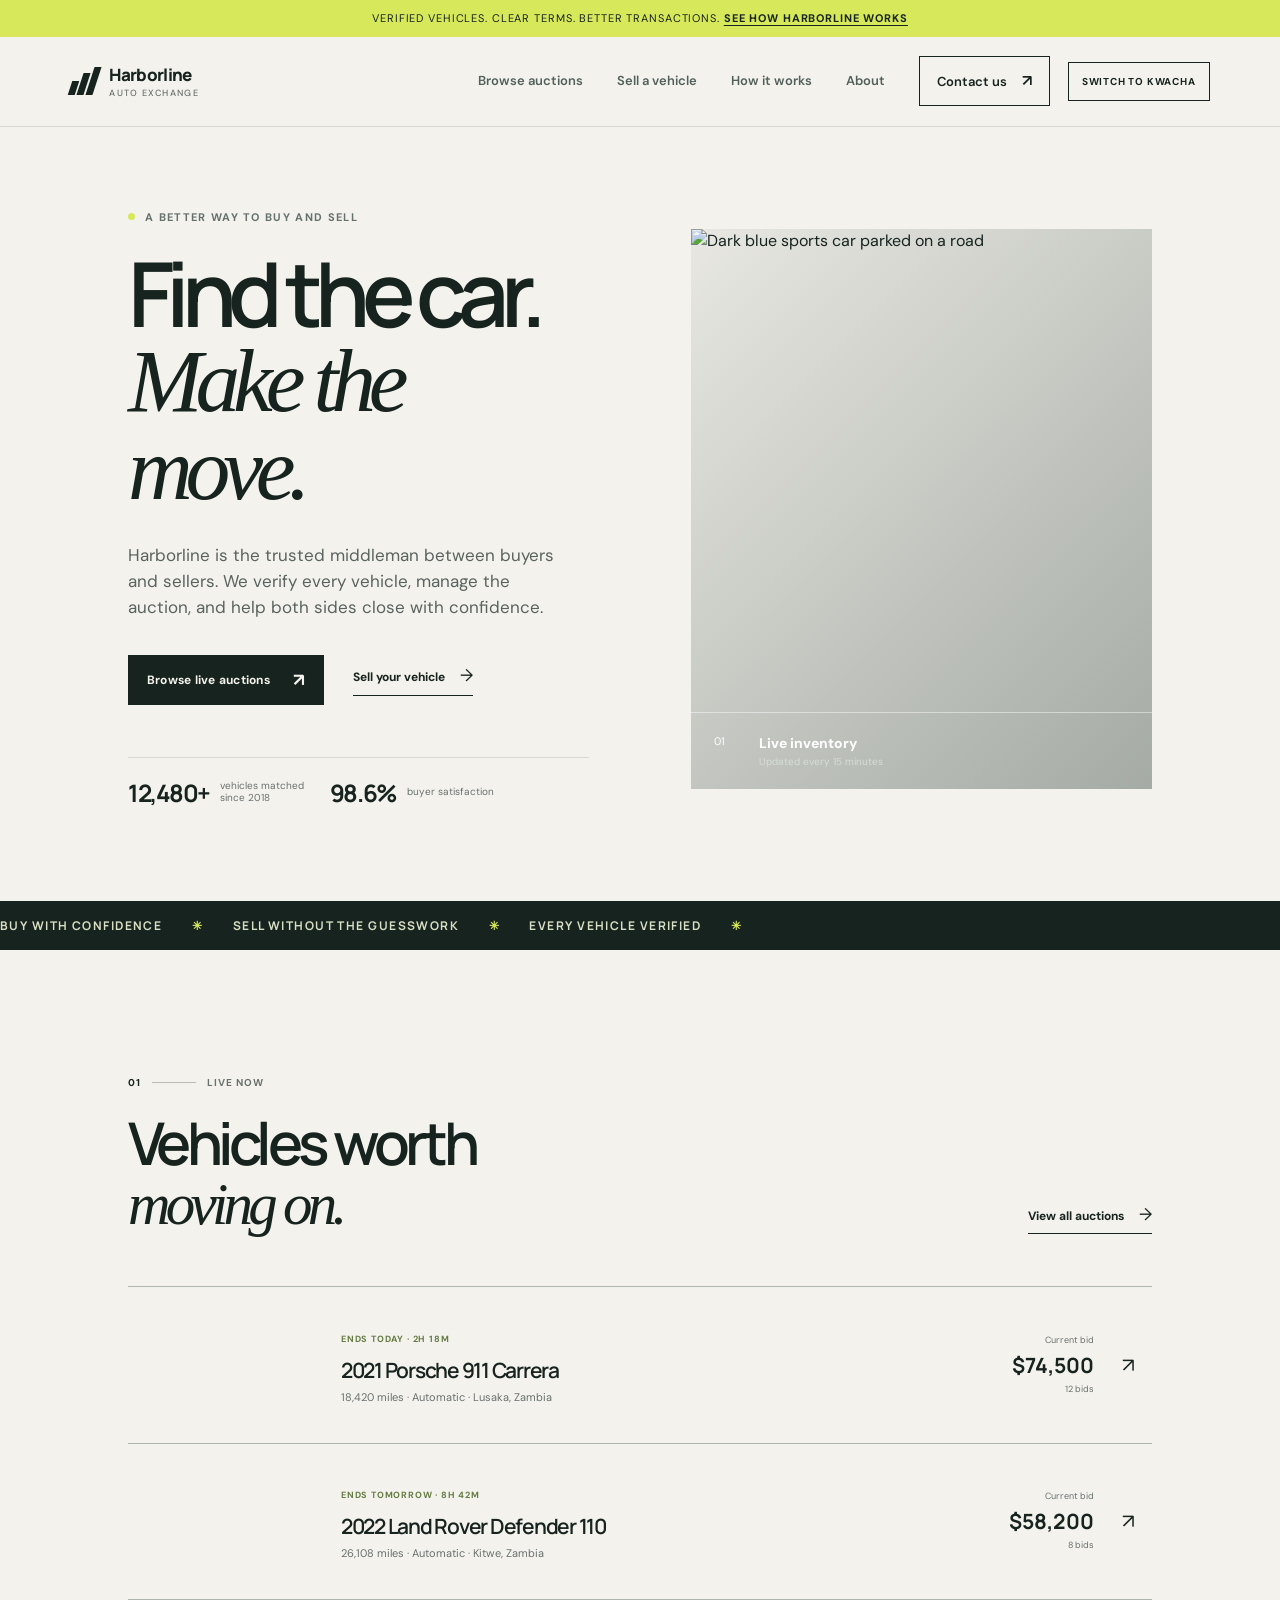
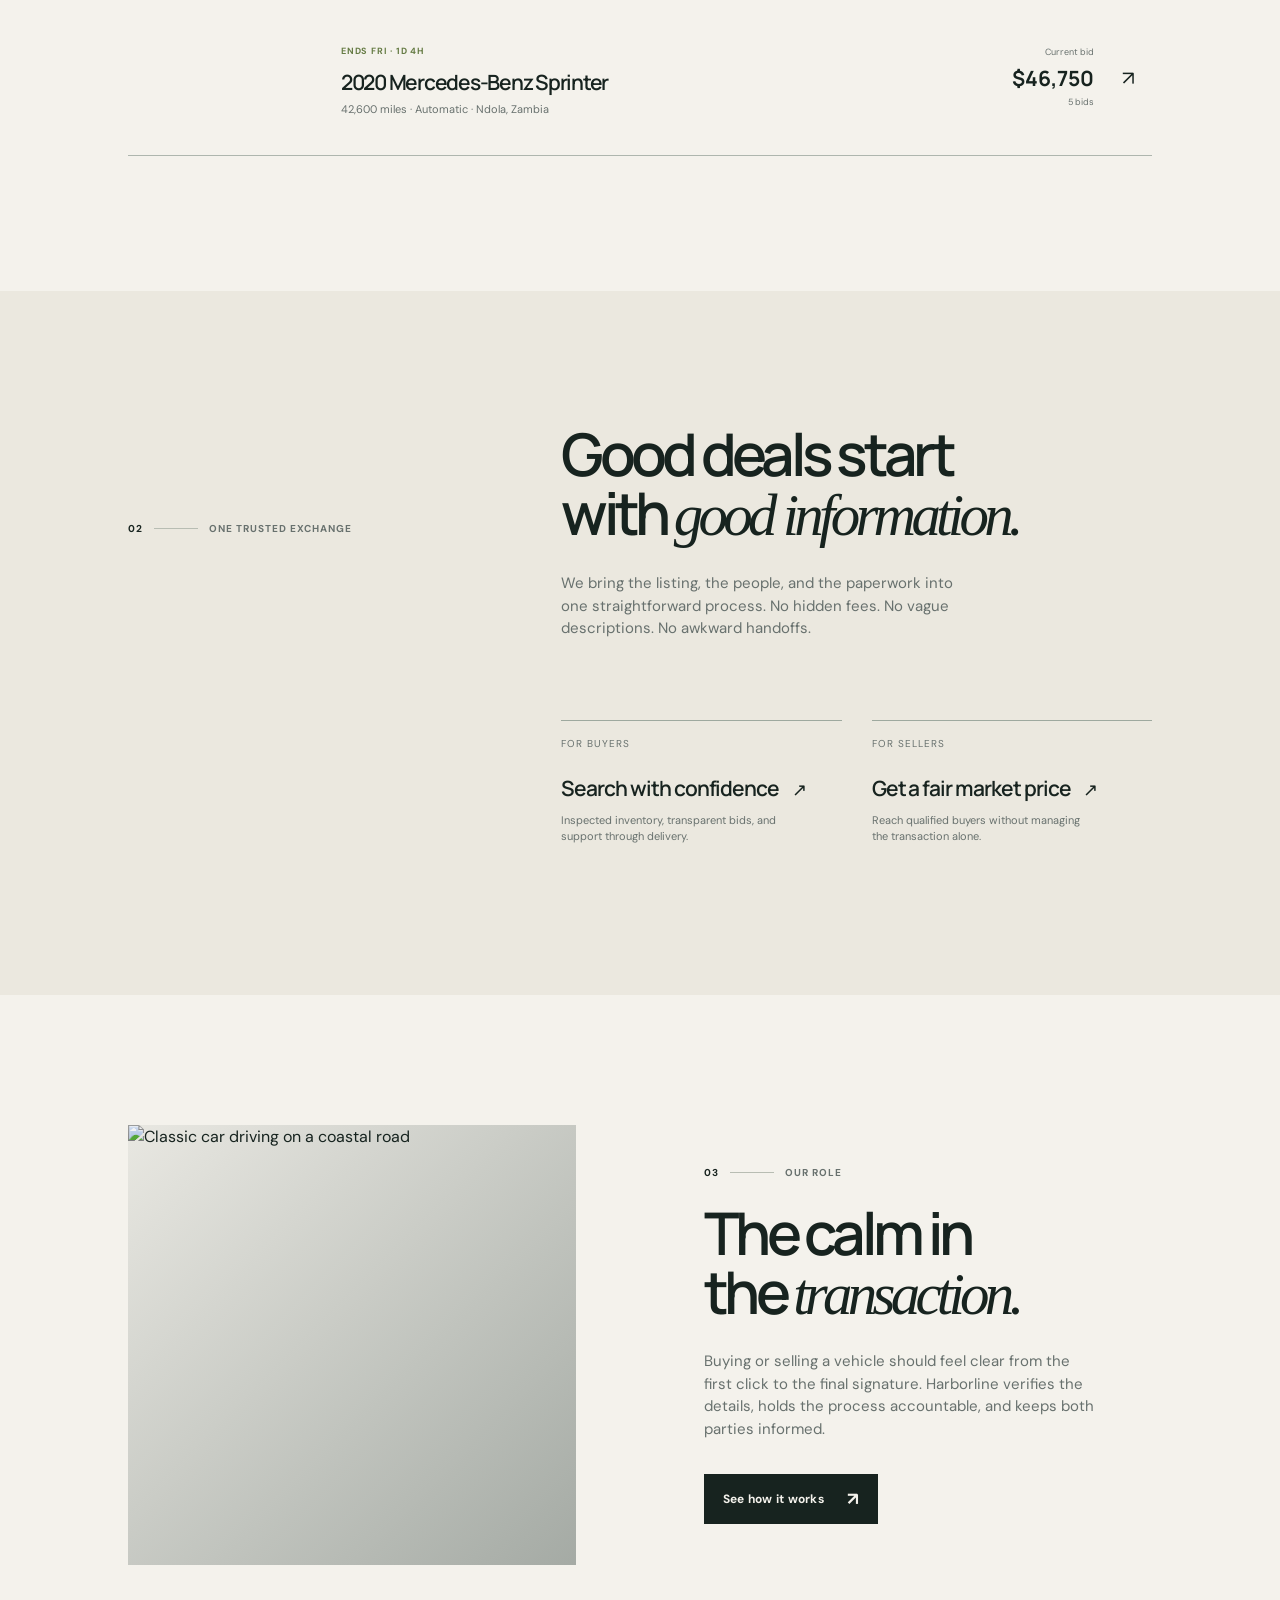
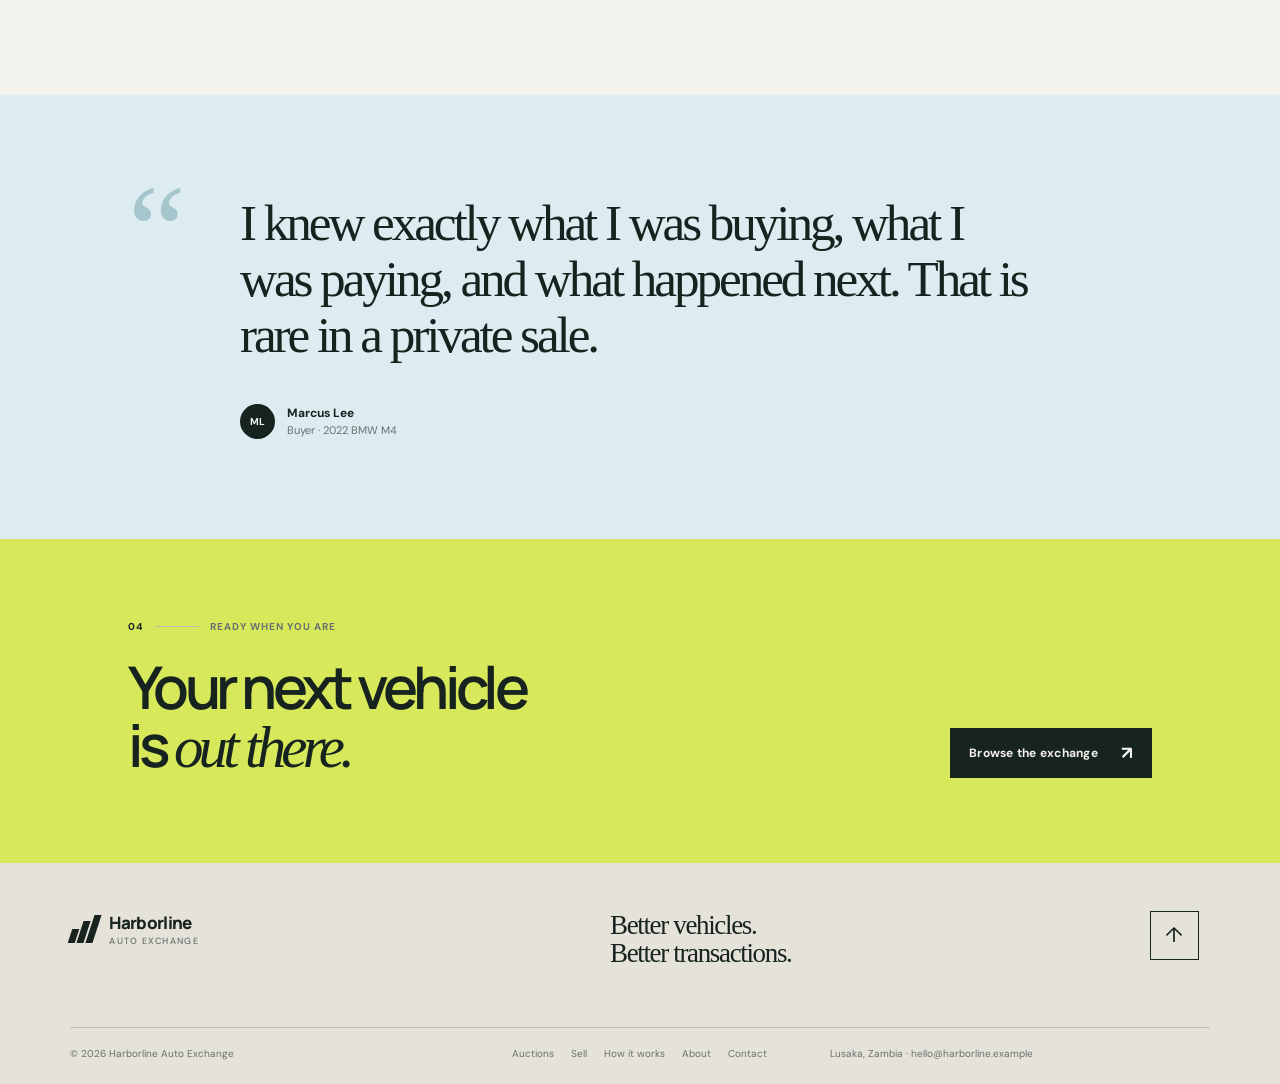
==== index.html @ feea7cb8 "Build Harborline Auto Exchange website" ====
<!doctype html>
<html lang="en">
<head>
  <meta charset="utf-8"><meta name="viewport" content="width=device-width, initial-scale=1">
  <meta name="description" content="Harborline connects serious buyers and trusted sellers through transparent vehicle auctions.">
  <title>Harborline Auto Exchange | Find Your Next Vehicle</title>
  <link rel="preconnect" href="https://fonts.googleapis.com"><link rel="preconnect" href="https://fonts.gstatic.com" crossorigin>
  <link href="https://fonts.googleapis.com/css2?family=DM+Sans:wght@400;500;600;700&family=Manrope:wght@500;600;700;800&display=swap" rel="stylesheet"><link rel="stylesheet" href="style.css">
</head>
<body class="marketplace-page">
  <div class="announcement">Verified vehicles. Clear terms. Better transactions. <a href="how-it-works.html">See how Harborline works</a></div>
  <header class="site-header" id="top"><a class="brand" href="index.html" aria-label="Harborline Auto Exchange home"><span class="brand-mark" aria-hidden="true"><i></i><i></i><i></i></span><span>Harborline <small>Auto Exchange</small></span></a><button class="menu-toggle" aria-label="Toggle navigation" aria-expanded="false"><span></span><span></span></button><nav class="main-nav" aria-label="Primary navigation"><a href="auctions.html">Browse auctions</a><a href="sell.html">Sell a vehicle</a><a href="how-it-works.html">How it works</a><a href="about.html">About</a><a class="nav-contact" href="contact.html">Contact us <span>↗</span></a></nav></header>
  <main>
    <section class="market-hero section-pad"><div class="market-hero-copy reveal"><p class="eyebrow"><span></span> A better way to buy and sell</p><h1>Find the car.<br><em>Make the move.</em></h1><p class="hero-intro">Harborline is the trusted middleman between buyers and sellers. We verify every vehicle, manage the auction, and help both sides close with confidence.</p><div class="hero-actions"><a class="button button-dark" href="auctions.html">Browse live auctions <span>↗</span></a><a class="text-link" href="sell.html">Sell your vehicle <span>→</span></a></div><div class="market-proof"><strong>12,480+</strong><span>vehicles matched<br>since 2018</span><strong>98.6%</strong><span>buyer satisfaction</span></div></div><div class="market-hero-image reveal reveal-delay"><img src="https://images.unsplash.com/photo-1492144534655-ae79c964c9d7?auto=format&fit=crop&w=1300&q=85" alt="Dark blue sports car parked on a road"><div class="hero-image-label"><span>01</span><b>Live inventory</b><small>Updated every 15 minutes</small></div></div></section>
    <section class="ticker-band"><div>BUY WITH CONFIDENCE <span>✳</span> SELL WITHOUT THE GUESSWORK <span>✳</span> EVERY VEHICLE VERIFIED <span>✳</span> </div></section>
    <section class="market-section section-pad"><div class="section-head reveal"><div><div class="section-label"><span>01</span><span class="label-line"></span><span>Live now</span></div><h2>Vehicles worth<br><em>moving on.</em></h2></div><a class="text-link" href="auctions.html">View all auctions <span>→</span></a></div><div class="vehicle-list"><a class="vehicle-row reveal" href="vehicle.html"><div class="vehicle-photo vehicle-one"></div><div class="vehicle-main"><span class="vehicle-status">Ends today · 2h 18m</span><h3>2021 Porsche 911 Carrera</h3><p>18,420 miles · Automatic · Atlanta, GA</p></div><div class="vehicle-price"><small>Current bid</small><strong>$74,500</strong><span>12 bids</span></div><span class="row-arrow">↗</span></a><a class="vehicle-row reveal" href="vehicle.html"><div class="vehicle-photo vehicle-two"></div><div class="vehicle-main"><span class="vehicle-status">Ends tomorrow · 8h 42m</span><h3>2022 Land Rover Defender 110</h3><p>26,108 miles · Automatic · Austin, TX</p></div><div class="vehicle-price"><small>Current bid</small><strong>$58,200</strong><span>8 bids</span></div><span class="row-arrow">↗</span></a><a class="vehicle-row reveal" href="vehicle.html"><div class="vehicle-photo vehicle-three"></div><div class="vehicle-main"><span class="vehicle-status">Ends Fri · 1d 4h</span><h3>2020 Mercedes-Benz Sprinter</h3><p>42,600 miles · Automatic · Denver, CO</p></div><div class="vehicle-price"><small>Current bid</small><strong>$46,750</strong><span>5 bids</span></div><span class="row-arrow">↗</span></a></div></section>
    <section class="buyer-seller section-pad"><div class="section-label reveal"><span>02</span><span class="label-line"></span><span>One trusted exchange</span></div><div class="journey-copy reveal"><h2>Good deals start<br>with <em>good information.</em></h2><p>We bring the listing, the people, and the paperwork into one straightforward process. No hidden fees. No vague descriptions. No awkward handoffs.</p></div><div class="journey-links"><a class="journey-link reveal" href="auctions.html"><span>For buyers</span><strong>Search with confidence <b>↗</b></strong><small>Inspected inventory, transparent bids, and support through delivery.</small></a><a class="journey-link reveal reveal-delay" href="sell.html"><span>For sellers</span><strong>Get a fair market price <b>↗</b></strong><small>Reach qualified buyers without managing the transaction alone.</small></a></div></section>
    <section class="how-band section-pad"><div class="how-image reveal"><img src="https://images.unsplash.com/photo-1504215680853-026ed2a45def?auto=format&fit=crop&w=1100&q=85" alt="Classic car driving on a coastal road"></div><div class="how-copy reveal"><div class="section-label"><span>03</span><span class="label-line"></span><span>Our role</span></div><h2>The calm in<br>the <em>transaction.</em></h2><p>Buying or selling a vehicle should feel clear from the first click to the final signature. Harborline verifies the details, holds the process accountable, and keeps both parties informed.</p><a class="button button-dark" href="how-it-works.html">See how it works <span>↗</span></a></div></section>
    <section class="quote-section section-pad"><div class="quote-mark">“</div><blockquote>I knew exactly what I was buying, what I was paying, and what happened next. That is rare in a private sale.</blockquote><div class="quote-attribution"><span class="quote-avatar">ML</span><span><strong>Marcus Lee</strong><br>Buyer · 2022 BMW M4</span></div></section>
    <section class="cta-section section-pad"><div><div class="section-label"><span>04</span><span class="label-line"></span><span>Ready when you are</span></div><h2>Your next vehicle<br>is <em>out there.</em></h2></div><a class="button button-dark" href="auctions.html">Browse the exchange <span>↗</span></a></section>
  </main>
  <footer class="site-footer"><div class="footer-top"><a class="brand footer-brand" href="index.html"><span class="brand-mark" aria-hidden="true"><i></i><i></i><i></i></span><span>Harborline <small>Auto Exchange</small></span></a><p>Better vehicles.<br>Better transactions.</p><a class="footer-arrow" href="#top" aria-label="Back to top">↑</a></div><div class="footer-bottom"><small>© 2026 Harborline Auto Exchange</small><div class="footer-links"><a href="auctions.html">Auctions</a><a href="sell.html">Sell</a><a href="how-it-works.html">How it works</a><a href="about.html">About</a><a href="contact.html">Contact</a></div><small>Atlanta, GA · <a href="mailto:hello@harborline.example">hello@harborline.example</a></small></div></footer>
  <script src="script.js"></script>
</body>
</html>
---- style.css ----
:root{--ink:#17231f;--muted:#68716e;--paper:#f4f2ec;--cream:#ebe8df;--lime:#d7e85b;--line:#d7d8ce;--blue:#dcecf1;--serif:Georgia,'Times New Roman',serif;--sans:'DM Sans',sans-serif;--display:'Manrope',sans-serif}*{box-sizing:border-box}html{scroll-behavior:smooth}body{margin:0;background:var(--paper);color:var(--ink);font-family:var(--sans);font-size:16px;line-height:1.5}a{color:inherit;text-decoration:none}button,input,textarea,select{font:inherit}button{cursor:pointer}.announcement{background:var(--lime);color:var(--ink);font-size:11px;letter-spacing:.08em;text-transform:uppercase;text-align:center;padding:10px 20px}.announcement span{margin:0 10px}.announcement a{font-weight:700;text-decoration:underline;text-underline-offset:3px}.site-header{height:90px;padding:0 5.5vw;display:flex;align-items:center;justify-content:space-between;border-bottom:1px solid rgba(23,35,31,.12);position:relative;z-index:10;background:var(--paper)}.brand{display:flex;align-items:center;gap:11px;font:800 17px var(--display);letter-spacing:-.04em}.brand small{display:block;font:500 9px var(--sans);letter-spacing:.14em;text-transform:uppercase;color:var(--muted);margin-top:1px}.brand-mark{width:28px;height:28px;display:flex;align-items:flex-end;gap:3px}.brand-mark i{display:block;width:7px;background:var(--ink);transform:skew(-18deg)}.brand-mark i:nth-child(1){height:14px}.brand-mark i:nth-child(2){height:22px}.brand-mark i:nth-child(3){height:28px}.main-nav{display:flex;align-items:center;gap:34px;font-size:13px;font-weight:600}.main-nav>a:not(.nav-contact){color:#52605b}.main-nav>a:hover{color:var(--ink)}.nav-contact{border:1px solid var(--ink);padding:12px 17px;background:transparent}.nav-contact span{font-size:16px;margin-left:12px}.menu-toggle{display:none;background:none;border:0}.section-pad{padding-left:10vw;padding-right:10vw}.hero{display:grid;grid-template-columns:1fr 1fr;gap:7vw;min-height:650px;padding-top:83px;padding-bottom:75px;align-items:center}.eyebrow{font-size:11px;font-weight:700;letter-spacing:.12em;text-transform:uppercase;color:#65716d;margin:0 0 26px;display:flex;align-items:center;gap:10px}.eyebrow span{width:7px;height:7px;background:var(--lime);display:inline-block;border-radius:50%}.hero h1{font:600 clamp(55px,6.6vw,100px)/.94 var(--display);letter-spacing:-.08em;margin:0 0 31px}.hero h1 em,.split-content h2 em,.services-heading h2 em,.process-intro h2 em,.insights-heading h2 em,.careers-copy h2 em,.contact-heading h2 em{font-family:var(--serif);font-weight:400;letter-spacing:-.07em}.hero-intro{font-size:17px;line-height:1.55;max-width:430px;color:#59635f}.hero-actions{display:flex;align-items:center;gap:29px;margin-top:34px}.button{display:inline-flex;align-items:center;justify-content:center;gap:23px;padding:15px 18px;border:1px solid var(--ink);font-weight:700;font-size:12px;letter-spacing:.02em;transition:.25s ease}.button span{font-size:18px;line-height:1}.button-dark{background:var(--ink);color:var(--paper)}.button-dark:hover{background:var(--lime);border-color:var(--lime);color:var(--ink);transform:translateY(-2px)}.text-link{font-size:12px;font-weight:700;border-bottom:1px solid var(--ink);padding-bottom:6px}.text-link span{font-size:17px;margin-left:12px;font-weight:400}.hero-proof{display:flex;align-items:center;gap:15px;margin-top:54px}.proof-avatars{display:flex}.proof-avatars span{height:30px;width:30px;border-radius:50%;display:flex;align-items:center;justify-content:center;border:2px solid var(--paper);background:#b8ccc3;color:var(--ink);font-size:9px;font-weight:700;margin-right:-7px}.proof-avatars span:nth-child(2){background:#dbc7ae}.proof-avatars span:nth-child(3){background:var(--ink);color:var(--paper)}.hero-proof p{font-size:10px;line-height:1.35;color:var(--muted);margin:0}.hero-proof strong{color:var(--ink)}.hero-visual{position:relative;max-width:500px;justify-self:end}.visual-frame{position:relative;overflow:hidden;aspect-ratio: .83}.visual-frame:after{content:'';position:absolute;inset:0;background:linear-gradient(135deg,rgba(25,55,50,.15),transparent 45%,rgba(20,37,30,.23))}.visual-frame img,.career-image img{width:100%;height:100%;object-fit:cover;display:block}.image-note{position:absolute;bottom:24px;left:24px;color:white;z-index:1;font-size:11px;line-height:1.3;letter-spacing:.03em;display:flex;gap:9px;align-items:flex-start}.note-dot{width:7px;height:7px;background:var(--lime);border-radius:50%;margin-top:4px}.visual-stamp{position:absolute;right:-48px;bottom:42px;width:126px;height:126px;background:var(--lime);border-radius:50%;display:flex;flex-direction:column;align-items:center;justify-content:center;text-align:center;transform:rotate(12deg);font-size:8px;text-transform:uppercase;letter-spacing:.1em;line-height:1.4}.visual-stamp strong{font:700 31px var(--display);letter-spacing:-.08em;margin:3px 0}.marquee-band{overflow:hidden;white-space:nowrap;background:var(--ink);color:#d9dfc3;padding:17px 0;font:700 13px var(--display);letter-spacing:.11em}.marquee-band div{animation:marquee 28s linear infinite}.marquee-band span{color:var(--lime);padding:0 25px}@keyframes marquee{to{transform:translateX(-30%)}}.split-section{display:grid;grid-template-columns:1fr 1.45fr .8fr;gap:5vw;padding-top:145px;padding-bottom:155px}.section-label{display:flex;align-items:center;gap:11px;font-size:10px;letter-spacing:.1em;text-transform:uppercase;color:var(--muted);font-weight:700}.section-label>span:first-child{color:var(--ink)}.label-line{height:1px;background:#b8bdb3;width:44px}.split-content h2,.services-heading h2,.process-intro h2,.insights-heading h2,.careers-copy h2,.contact-heading h2{font:600 clamp(39px,4.2vw,65px)/1.02 var(--display);letter-spacing:-.08em;margin:25px 0}.large-copy{font-size:18px;line-height:1.55;color:#59635f;max-width:570px;margin-bottom:36px}.approach-stat{align-self:end;border-top:1px solid #aeb7ae;padding-top:18px}.stat-number{font:600 clamp(62px,6vw,90px)/1 var(--display);letter-spacing:-.09em}.stat-number span{font-size:.45em;color:#8c9c45}.approach-stat p{font-size:13px;line-height:1.4;max-width:180px;margin:12px 0 28px}.stat-rule{height:4px;background:linear-gradient(90deg,var(--lime) 0 62%,var(--line) 62%);margin-bottom:12px}.approach-stat small{color:var(--muted);font-size:9px}.services-section{background:var(--cream);padding-top:110px;padding-bottom:120px}.services-heading,.insights-heading{display:flex;justify-content:space-between;align-items:flex-end;margin-bottom:58px}.services-heading>p{width:280px;font-size:14px;color:var(--muted);margin:0 0 7px}.service-grid{display:grid;grid-template-columns:repeat(3,1fr);gap:11px}.service-card{min-height:330px;background:var(--paper);padding:27px;position:relative;transition:.3s ease;display:flex;flex-direction:column}.service-card:hover{transform:translateY(-7px);box-shadow:0 18px 30px rgba(23,35,31,.1)}.service-card.featured{background:var(--ink);color:var(--paper)}.service-card:nth-child(4){grid-column:2}.card-number{font-size:10px;color:var(--muted)}.featured .card-number{color:#aab4a8}.card-icon{position:absolute;right:27px;top:23px;font:30px var(--serif);color:#899663}.service-card h3{font:600 25px/1.05 var(--display);letter-spacing:-.07em;margin:auto 0 17px}.service-card p{font-size:12px;color:var(--muted);max-width:240px;margin:0 0 20px;line-height:1.45}.featured p{color:#aebbb4}.card-link{font-size:10px;text-transform:uppercase;letter-spacing:.08em;font-weight:700;margin-top:auto}.card-link b{font-size:16px;margin-left:10px;font-weight:400}.process-section{display:grid;grid-template-columns:.8fr 1.5fr;gap:12vw;padding-top:145px;padding-bottom:145px}.process-intro>p{max-width:265px;color:var(--muted);font-size:13px}.process-list{border-top:1px solid #b9bdb5;margin-top:24px}.process-item{display:grid;grid-template-columns:60px 1fr 30px;align-items:start;gap:20px;padding:28px 0;border-bottom:1px solid #b9bdb5}.process-index{font-size:10px;color:var(--muted);padding-top:5px}.process-item h3{margin:0;font:600 23px var(--display);letter-spacing:-.05em}.process-item p{font-size:13px;color:var(--muted);margin:7px 0 0;max-width:420px}.process-arrow{font-size:22px;color:#8c9c45}.quote-section{background:var(--blue);padding-top:100px;padding-bottom:100px;position:relative}.quote-mark{font:130px/.5 var(--serif);position:absolute;top:103px;left:10vw;color:#a6c6cd}.quote-section blockquote{font:400 clamp(30px,4vw,54px)/1.1 var(--serif);letter-spacing:-.06em;max-width:800px;margin:0 auto 40px;position:relative}.quote-attribution{display:flex;align-items:center;gap:12px;max-width:800px;margin:auto;font-size:11px;color:var(--muted)}.quote-attribution strong{color:var(--ink);font-size:12px}.quote-avatar{height:35px;width:35px;background:var(--ink);color:var(--paper);border-radius:50%;display:flex;align-items:center;justify-content:center;font-size:10px;font-weight:700}.insights-section{padding-top:140px;padding-bottom:140px}.insights-heading{align-items:center}.insights-heading h2{margin-bottom:0}.insight-grid{display:grid;grid-template-columns:repeat(3,1fr);gap:26px}.insight-image{aspect-ratio:1.5;margin-bottom:20px;background-size:cover;background-position:center}.image-one{background-image:url('https://images.unsplash.com/photo-1551836022-d5d88e9218df?auto=format&fit=crop&w=800&q=80')}.image-two{background-image:url('https://images.unsplash.com/photo-1497366754035-f200968a6e72?auto=format&fit=crop&w=800&q=80')}.image-three{background-image:url('https://images.unsplash.com/photo-1552664730-d307ca884978?auto=format&fit=crop&w=800&q=80')}.insight-meta{display:flex;justify-content:space-between;font-size:9px;letter-spacing:.08em;text-transform:uppercase;color:var(--muted);border-top:1px solid #bbc0b7;padding-top:11px}.insight-card h3{font:600 23px/1.12 var(--display);letter-spacing:-.06em;margin:16px 0 21px;max-width:280px}.insight-card>a{font-size:11px;font-weight:700}.insight-card>a span{font-size:16px;margin-left:9px}.careers-section{background:var(--ink);color:var(--paper);display:grid;grid-template-columns:1fr 1fr;gap:9vw;padding-top:110px;padding-bottom:110px}.careers-copy .section-label{color:#aeb8af}.careers-copy .section-label>span:first-child{color:var(--paper)}.careers-copy .label-line{background:#61726a}.careers-copy h2{font-size:clamp(55px,6vw,90px);margin:27px 0}.careers-copy p{color:#abb7b1;max-width:350px;font-size:15px;margin-bottom:34px}.button-light{background:var(--lime);border-color:var(--lime);color:var(--ink)}.button-light:hover{background:var(--paper);border-color:var(--paper)}.career-image{position:relative;height:400px;overflow:hidden}.career-image:after{content:'';position:absolute;inset:0;background:rgba(13,31,26,.3)}.career-image span{position:absolute;bottom:22px;left:22px;z-index:1;font-size:13px;line-height:1.2}.contact-section{display:grid;grid-template-columns:1fr 1.1fr;gap:12vw;padding-top:140px;padding-bottom:140px}.contact-heading h2{margin-top:27px}.contact-heading>p{max-width:340px;color:var(--muted);font-size:14px}.contact-form{border-top:1px solid #b9bdb5;padding-top:24px}.form-row{display:grid;grid-template-columns:1fr 1fr;gap:17px}.contact-form label{display:block;text-transform:uppercase;letter-spacing:.08em;font-size:9px;font-weight:700;margin-bottom:22px}.contact-form input,.contact-form textarea,.contact-form select{display:block;width:100%;border:0;border-bottom:1px solid #aeb5ab;background:transparent;padding:12px 0 11px;color:var(--ink);outline:none;border-radius:0}.contact-form input:focus,.contact-form textarea:focus,.contact-form select:focus{border-color:var(--ink)}.contact-form input::placeholder,.contact-form textarea::placeholder{color:#9da49d}.contact-form select{color:#89918b;appearance:none;background-image:linear-gradient(45deg,transparent 50%,#3e4b46 50%),linear-gradient(135deg,#3e4b46 50%,transparent 50%);background-position:calc(100% - 7px) 19px,calc(100% - 2px) 19px;background-size:5px 5px;background-repeat:no-repeat}.checkbox-label{display:flex!important;text-transform:none!important;letter-spacing:0!important;font-weight:400!important;align-items:flex-start;gap:9px;color:var(--muted);line-height:1.35}.checkbox-label input{width:14px;height:14px;margin-top:1px;accent-color:var(--ink)}.contact-form .button{margin-top:8px}.form-success{display:none;color:#526b38;font-size:12px;margin-top:17px}.form-success.show{display:block}.site-footer{background:#e5e2d9;padding:48px 5.5vw 23px}.footer-top{display:grid;grid-template-columns:1fr 1fr 60px;align-items:start;padding-bottom:60px}.footer-top>p{font:400 27px/1.04 var(--serif);letter-spacing:-.05em;margin:0}.footer-arrow{height:49px;width:49px;border:1px solid var(--ink);display:flex;align-items:center;justify-content:center;font-size:21px}.footer-bottom{border-top:1px solid #bfc1b7;padding-top:18px;display:grid;grid-template-columns:1fr 1fr 1fr;font-size:10px;color:var(--muted)}.footer-bottom small{font-size:10px}.footer-links{display:flex;gap:17px;justify-content:center}.footer-links a:hover,.footer-bottom a:hover{color:var(--ink)}.reveal{opacity:0;transform:translateY(18px);transition:opacity .7s ease,transform .7s ease}.reveal.visible{opacity:1;transform:none}.reveal-delay{transition-delay:.13s}@media(max-width:900px){.section-pad{padding-left:6vw;padding-right:6vw}.hero{gap:5vw}.visual-stamp{right:-20px}.main-nav{gap:18px}.split-section{gap:3vw}.process-section{gap:7vw}.contact-section{gap:6vw}}@media(max-width:700px){.announcement{font-size:9px}.site-header{height:75px;padding:0 6vw}.menu-toggle{display:flex;flex-direction:column;gap:6px;padding:8px}.menu-toggle span{width:24px;height:1px;background:var(--ink);display:block}.main-nav{display:none;position:absolute;top:75px;left:0;right:0;background:var(--paper);border-bottom:1px solid var(--line);padding:20px 6vw;flex-direction:column;align-items:flex-start;gap:18px}.main-nav.open{display:flex}.nav-contact{width:100%;text-align:center}.hero{display:flex;flex-direction:column;padding-top:62px;padding-bottom:70px;align-items:stretch}.hero h1{font-size:clamp(53px,15vw,78px)}.hero-intro{font-size:15px}.hero-actions{flex-wrap:wrap;gap:20px}.hero-proof{margin-top:38px}.hero-visual{width:82%;margin:6px 0 0 auto}.visual-stamp{width:105px;height:105px;right:-18px;bottom:28px}.visual-stamp strong{font-size:26px}.marquee-band{font-size:11px}.split-section{display:block;padding-top:85px;padding-bottom:90px}.split-content{margin-top:50px}.split-content h2,.services-heading h2,.process-intro h2,.insights-heading h2,.contact-heading h2{font-size:46px}.large-copy{font-size:16px}.approach-stat{margin-top:62px}.services-section{padding-top:78px;padding-bottom:85px}.services-heading,.insights-heading{display:block;margin-bottom:37px}.services-heading>p{margin-top:25px;width:auto}.service-grid{grid-template-columns:1fr 1fr;gap:8px}.service-card{min-height:300px;padding:20px}.service-card:nth-child(4){grid-column:auto}.service-card h3{font-size:21px}.service-card p{font-size:11px}.process-section{display:block;padding-top:85px;padding-bottom:85px}.process-list{margin-top:55px}.process-item{grid-template-columns:35px 1fr 20px;gap:8px}.process-item h3{font-size:20px}.quote-section{padding-top:80px;padding-bottom:80px}.quote-mark{left:6vw;top:83px}.quote-section blockquote{font-size:36px}.insights-section{padding-top:85px;padding-bottom:85px}.insight-grid{grid-template-columns:1fr;gap:45px}.insight-card h3{max-width:none}.careers-section{display:block;padding-top:80px;padding-bottom:80px}.careers-copy{margin-bottom:45px}.career-image{height:300px}.contact-section{display:block;padding-top:85px;padding-bottom:85px}.contact-form{margin-top:55px}.form-row{grid-template-columns:1fr;gap:0}.footer-top{grid-template-columns:1fr 45px;gap:28px;padding-bottom:42px}.footer-top>p{grid-column:1/-1;grid-row:1;margin-bottom:15px}.footer-brand{grid-row:2}.footer-arrow{grid-column:2;grid-row:2}.footer-bottom{display:flex;flex-direction:column;gap:18px}.footer-links{justify-content:flex-start;flex-wrap:wrap;gap:12px 16px}.footer-bottom>div:last-child{order:-1}.footer-bottom>div:last-child small{font-size:9px}}
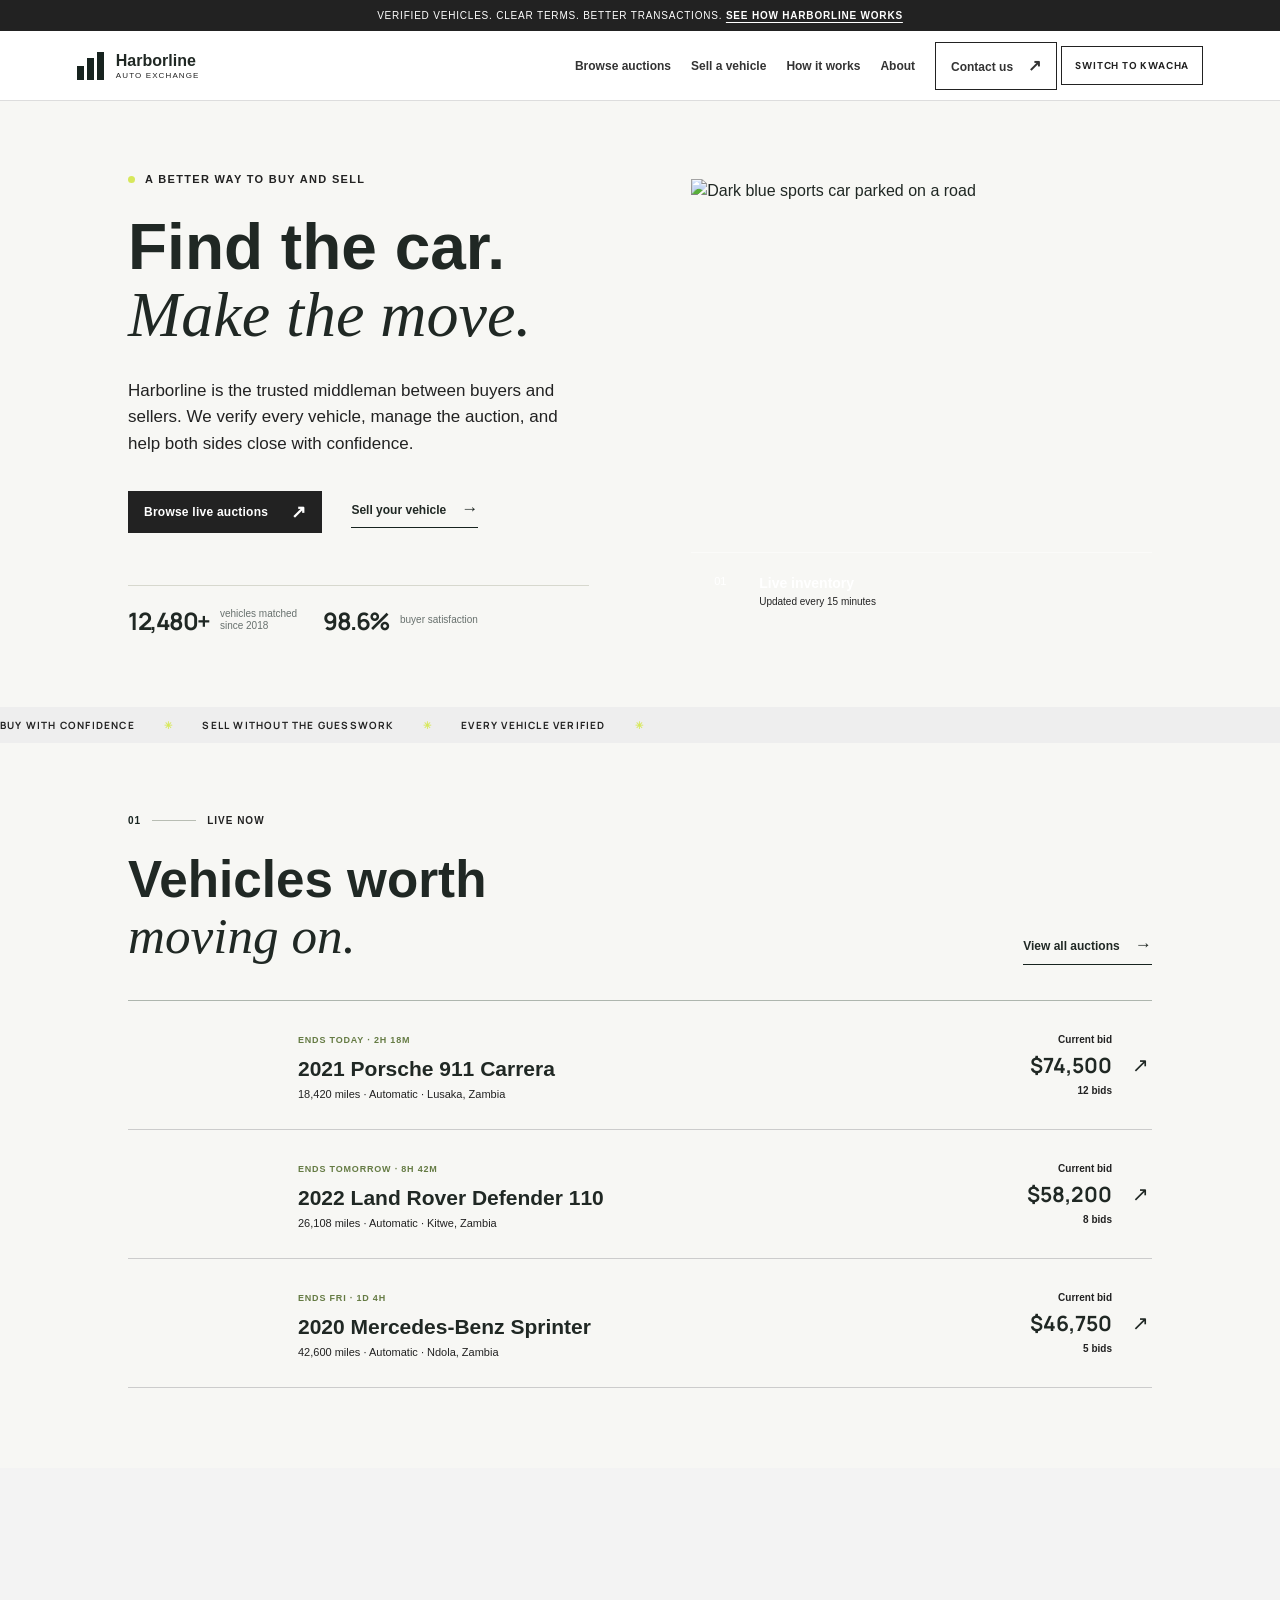
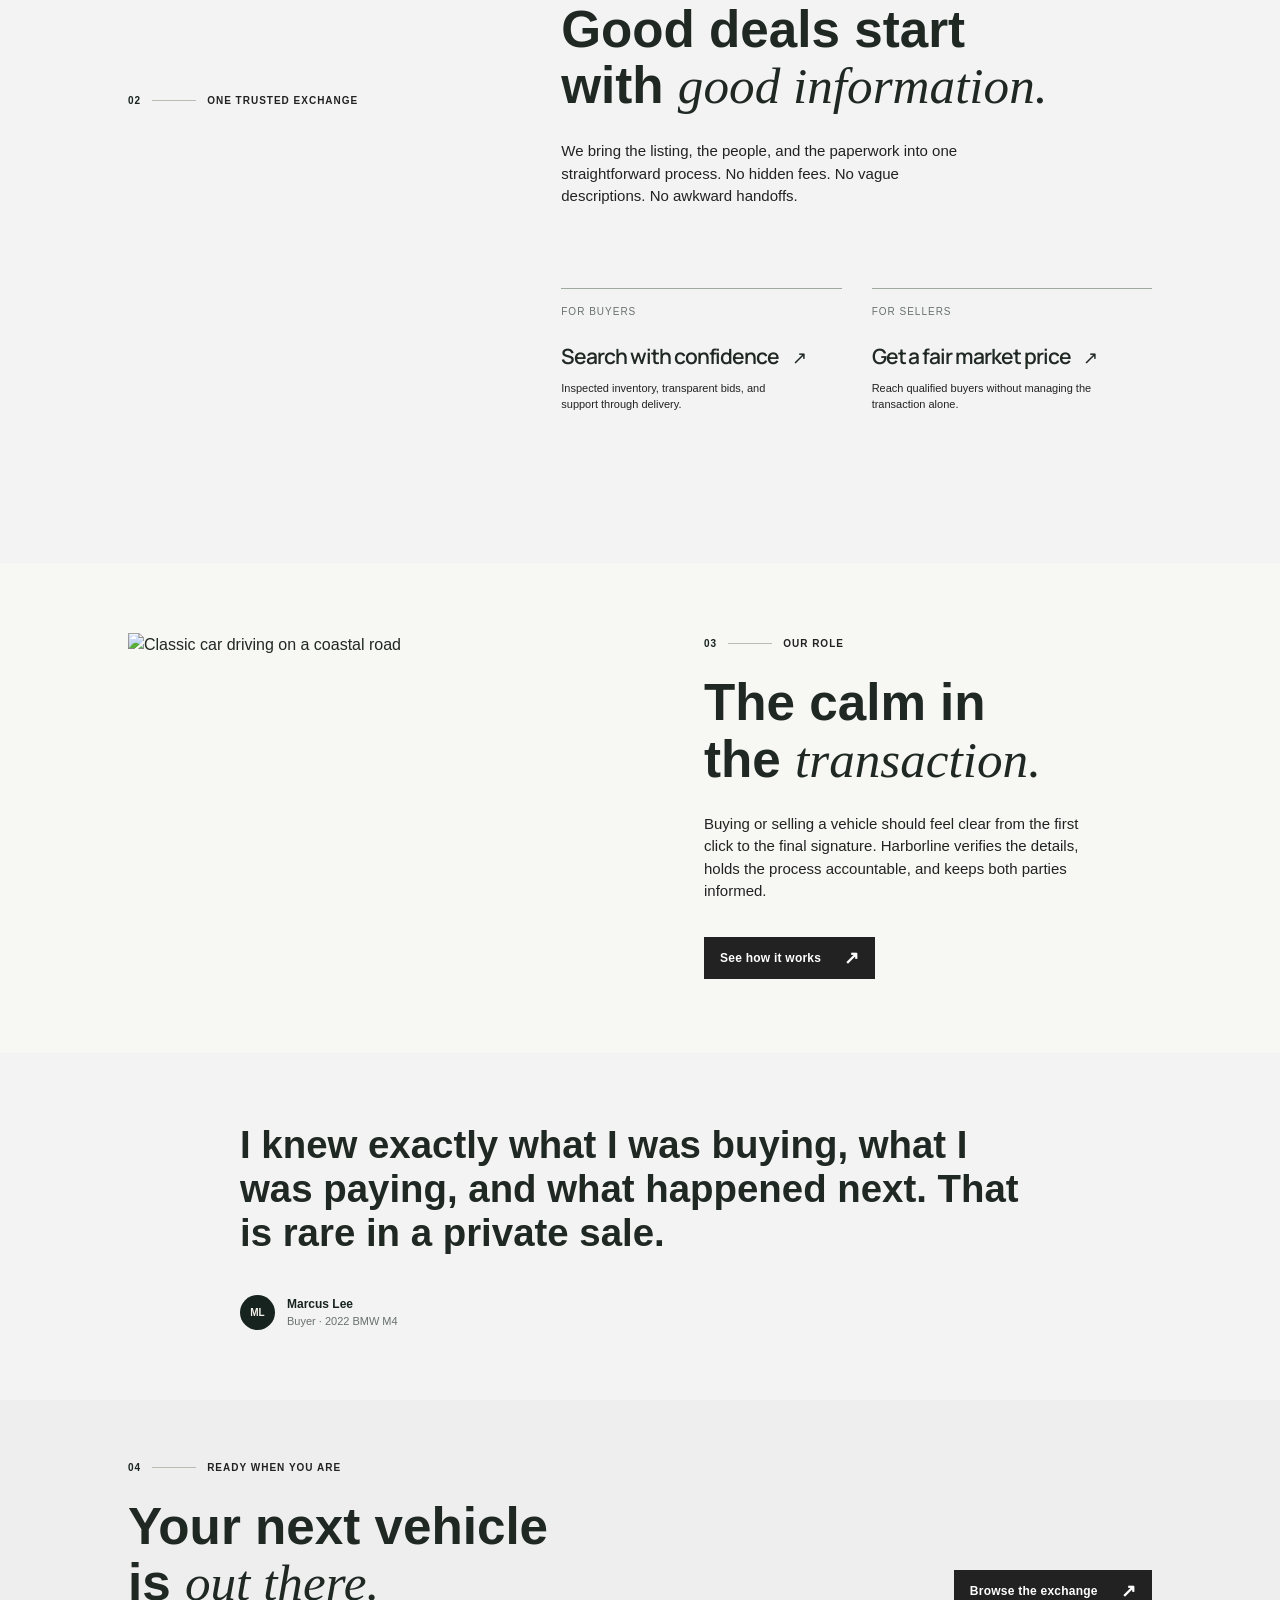
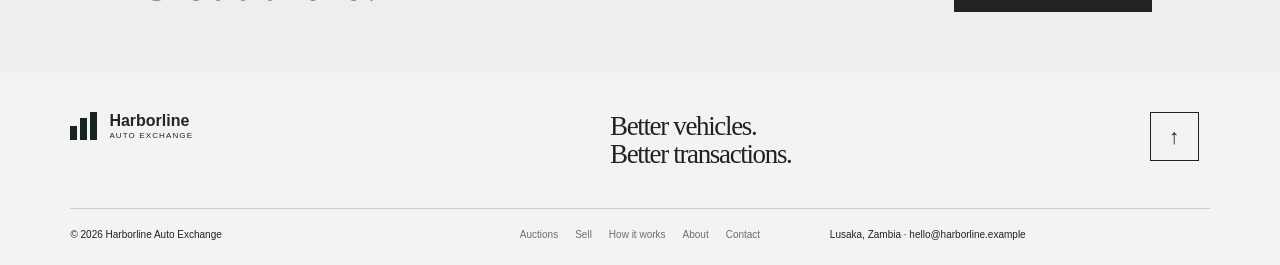
==== commit 928a6d4e: "Animation changed" ====
--- a/index.html
+++ b/index.html
@@ -8,10 +8,36 @@
   <link href="https://fonts.googleapis.com/css2?family=DM+Sans:wght@400;500;600;700&family=Manrope:wght@500;600;700;800&display=swap" rel="stylesheet"><link rel="stylesheet" href="style.css">
 </head>
 <body class="marketplace-page">
-  <div class="announcement">Verified vehicles. Clear terms. Better transactions. <a href="how-it-works.html">See how Harborline works</a></div>
-  <header class="site-header" id="top"><a class="brand" href="index.html" aria-label="Harborline Auto Exchange home"><span class="brand-mark" aria-hidden="true"><i></i><i></i><i></i></span><span>Harborline <small>Auto Exchange</small></span></a><button class="menu-toggle" aria-label="Toggle navigation" aria-expanded="false"><span></span><span></span></button><nav class="main-nav" aria-label="Primary navigation"><a href="auctions.html">Browse auctions</a><a href="sell.html">Sell a vehicle</a><a href="how-it-works.html">How it works</a><a href="about.html">About</a><a class="nav-contact" href="contact.html">Contact us <span>↗</span></a></nav></header>
+  <div class="announcement">Verified vehicles. Clear terms. Better transactions. 
+    <a href="how-it-works.html">See how Harborline works</a></div>
+  <header class="site-header" id="top">
+    <a class="brand" href="index.html" aria-label="Harborline Auto Exchange home">
+        <span class="brand-mark" aria-hidden="true">
+            <i></i><i></i><i></i>
+        </span>
+        <span>Harborline 
+            <small>Auto Exchange</small>
+        </span>
+    </a>
+    <button class="menu-toggle" aria-label="Toggle navigation" aria-expanded="false">
+        <span>
+
+        </span>
+        <span>
+
+        </span>
+    </button>
+    <nav class="main-nav" aria-label="Primary navigation">
+        <a href="auctions.html">Browse auctions</a>
+        <a href="sell.html">Sell a vehicle</a>
+        <a href="how-it-works.html">How it works</a>
+        <a href="about.html">About</a>
+        <a class="nav-contact" href="contact.html">Contact us <span>↗</span></a></nav></header>
   <main>
-    <section class="market-hero section-pad"><div class="market-hero-copy reveal"><p class="eyebrow"><span></span> A better way to buy and sell</p><h1>Find the car.<br><em>Make the move.</em></h1><p class="hero-intro">Harborline is the trusted middleman between buyers and sellers. We verify every vehicle, manage the auction, and help both sides close with confidence.</p><div class="hero-actions"><a class="button button-dark" href="auctions.html">Browse live auctions <span>↗</span></a><a class="text-link" href="sell.html">Sell your vehicle <span>→</span></a></div><div class="market-proof"><strong>12,480+</strong><span>vehicles matched<br>since 2018</span><strong>98.6%</strong><span>buyer satisfaction</span></div></div><div class="market-hero-image reveal reveal-delay"><img src="https://images.unsplash.com/photo-1492144534655-ae79c964c9d7?auto=format&fit=crop&w=1300&q=85" alt="Dark blue sports car parked on a road"><div class="hero-image-label"><span>01</span><b>Live inventory</b><small>Updated every 15 minutes</small></div></div></section>
+    <section class="market-hero section-pad"><div class="market-hero-copy reveal">
+        <p class="eyebrow"><span></span> A better way to buy and sell</p>
+        <h1>Find the car.<br><em>Make the move.</em></h1>
+        <p class="hero-intro">Harborline is the trusted middleman between buyers and sellers. We verify every vehicle, manage the auction, and help both sides close with confidence.</p><div class="hero-actions"><a class="button button-dark" href="auctions.html">Browse live auctions <span>↗</span></a><a class="text-link" href="sell.html">Sell your vehicle <span>→</span></a></div><div class="market-proof"><strong>12,480+</strong><span>vehicles matched<br>since 2018</span><strong>98.6%</strong><span>buyer satisfaction</span></div></div><div class="market-hero-image reveal reveal-delay"><img src="https://images.unsplash.com/photo-1492144534655-ae79c964c9d7?auto=format&fit=crop&w=1300&q=85" alt="Dark blue sports car parked on a road"><div class="hero-image-label"><span>01</span><b>Live inventory</b><small>Updated every 15 minutes</small></div></div></section>
     <section class="ticker-band"><div>BUY WITH CONFIDENCE <span>✳</span> SELL WITHOUT THE GUESSWORK <span>✳</span> EVERY VEHICLE VERIFIED <span>✳</span> </div></section>
     <section class="market-section section-pad"><div class="section-head reveal"><div><div class="section-label"><span>01</span><span class="label-line"></span><span>Live now</span></div><h2>Vehicles worth<br><em>moving on.</em></h2></div><a class="text-link" href="auctions.html">View all auctions <span>→</span></a></div><div class="vehicle-list"><a class="vehicle-row reveal" href="vehicle.html"><div class="vehicle-photo vehicle-one"></div><div class="vehicle-main"><span class="vehicle-status">Ends today · 2h 18m</span><h3>2021 Porsche 911 Carrera</h3><p>18,420 miles · Automatic · Atlanta, GA</p></div><div class="vehicle-price"><small>Current bid</small><strong>$74,500</strong><span>12 bids</span></div><span class="row-arrow">↗</span></a><a class="vehicle-row reveal" href="vehicle.html"><div class="vehicle-photo vehicle-two"></div><div class="vehicle-main"><span class="vehicle-status">Ends tomorrow · 8h 42m</span><h3>2022 Land Rover Defender 110</h3><p>26,108 miles · Automatic · Austin, TX</p></div><div class="vehicle-price"><small>Current bid</small><strong>$58,200</strong><span>8 bids</span></div><span class="row-arrow">↗</span></a><a class="vehicle-row reveal" href="vehicle.html"><div class="vehicle-photo vehicle-three"></div><div class="vehicle-main"><span class="vehicle-status">Ends Fri · 1d 4h</span><h3>2020 Mercedes-Benz Sprinter</h3><p>42,600 miles · Automatic · Denver, CO</p></div><div class="vehicle-price"><small>Current bid</small><strong>$46,750</strong><span>5 bids</span></div><span class="row-arrow">↗</span></a></div></section>
     <section class="buyer-seller section-pad"><div class="section-label reveal"><span>02</span><span class="label-line"></span><span>One trusted exchange</span></div><div class="journey-copy reveal"><h2>Good deals start<br>with <em>good information.</em></h2><p>We bring the listing, the people, and the paperwork into one straightforward process. No hidden fees. No vague descriptions. No awkward handoffs.</p></div><div class="journey-links"><a class="journey-link reveal" href="auctions.html"><span>For buyers</span><strong>Search with confidence <b>↗</b></strong><small>Inspected inventory, transparent bids, and support through delivery.</small></a><a class="journey-link reveal reveal-delay" href="sell.html"><span>For sellers</span><strong>Get a fair market price <b>↗</b></strong><small>Reach qualified buyers without managing the transaction alone.</small></a></div></section>
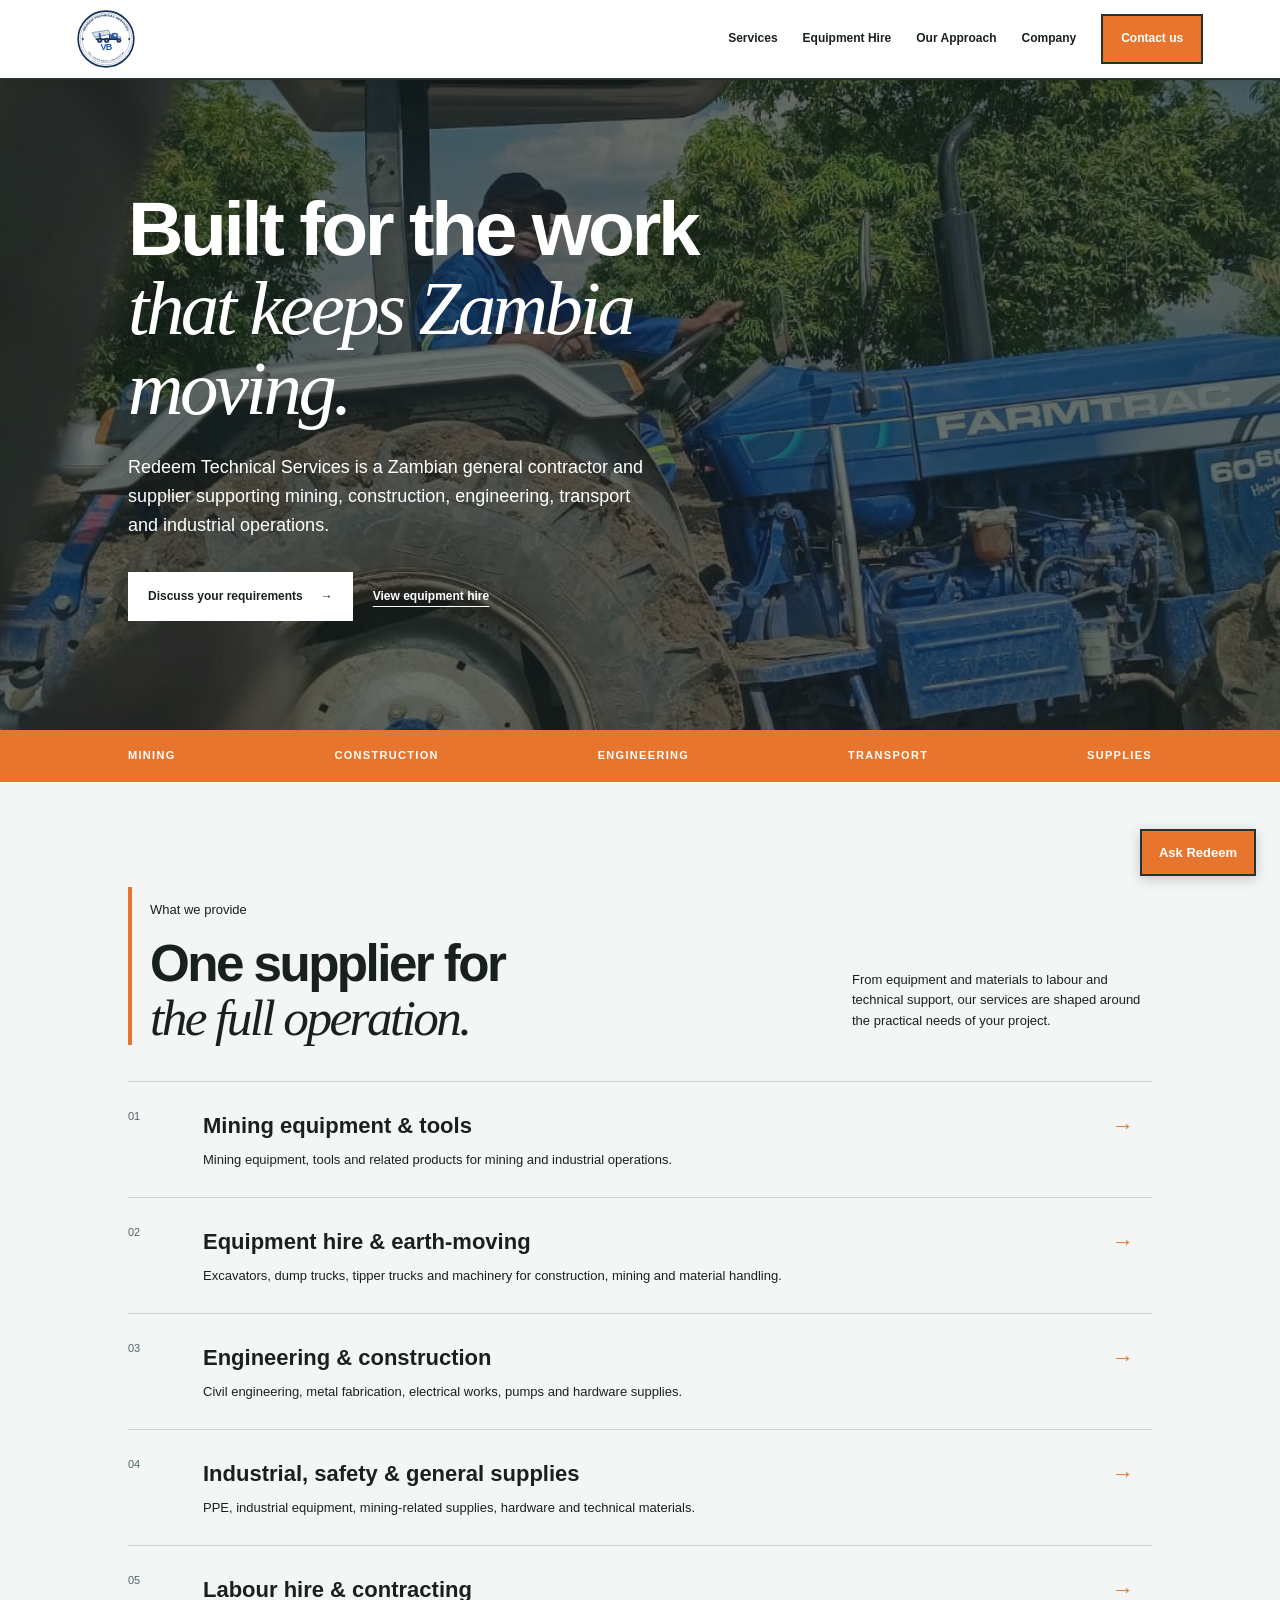
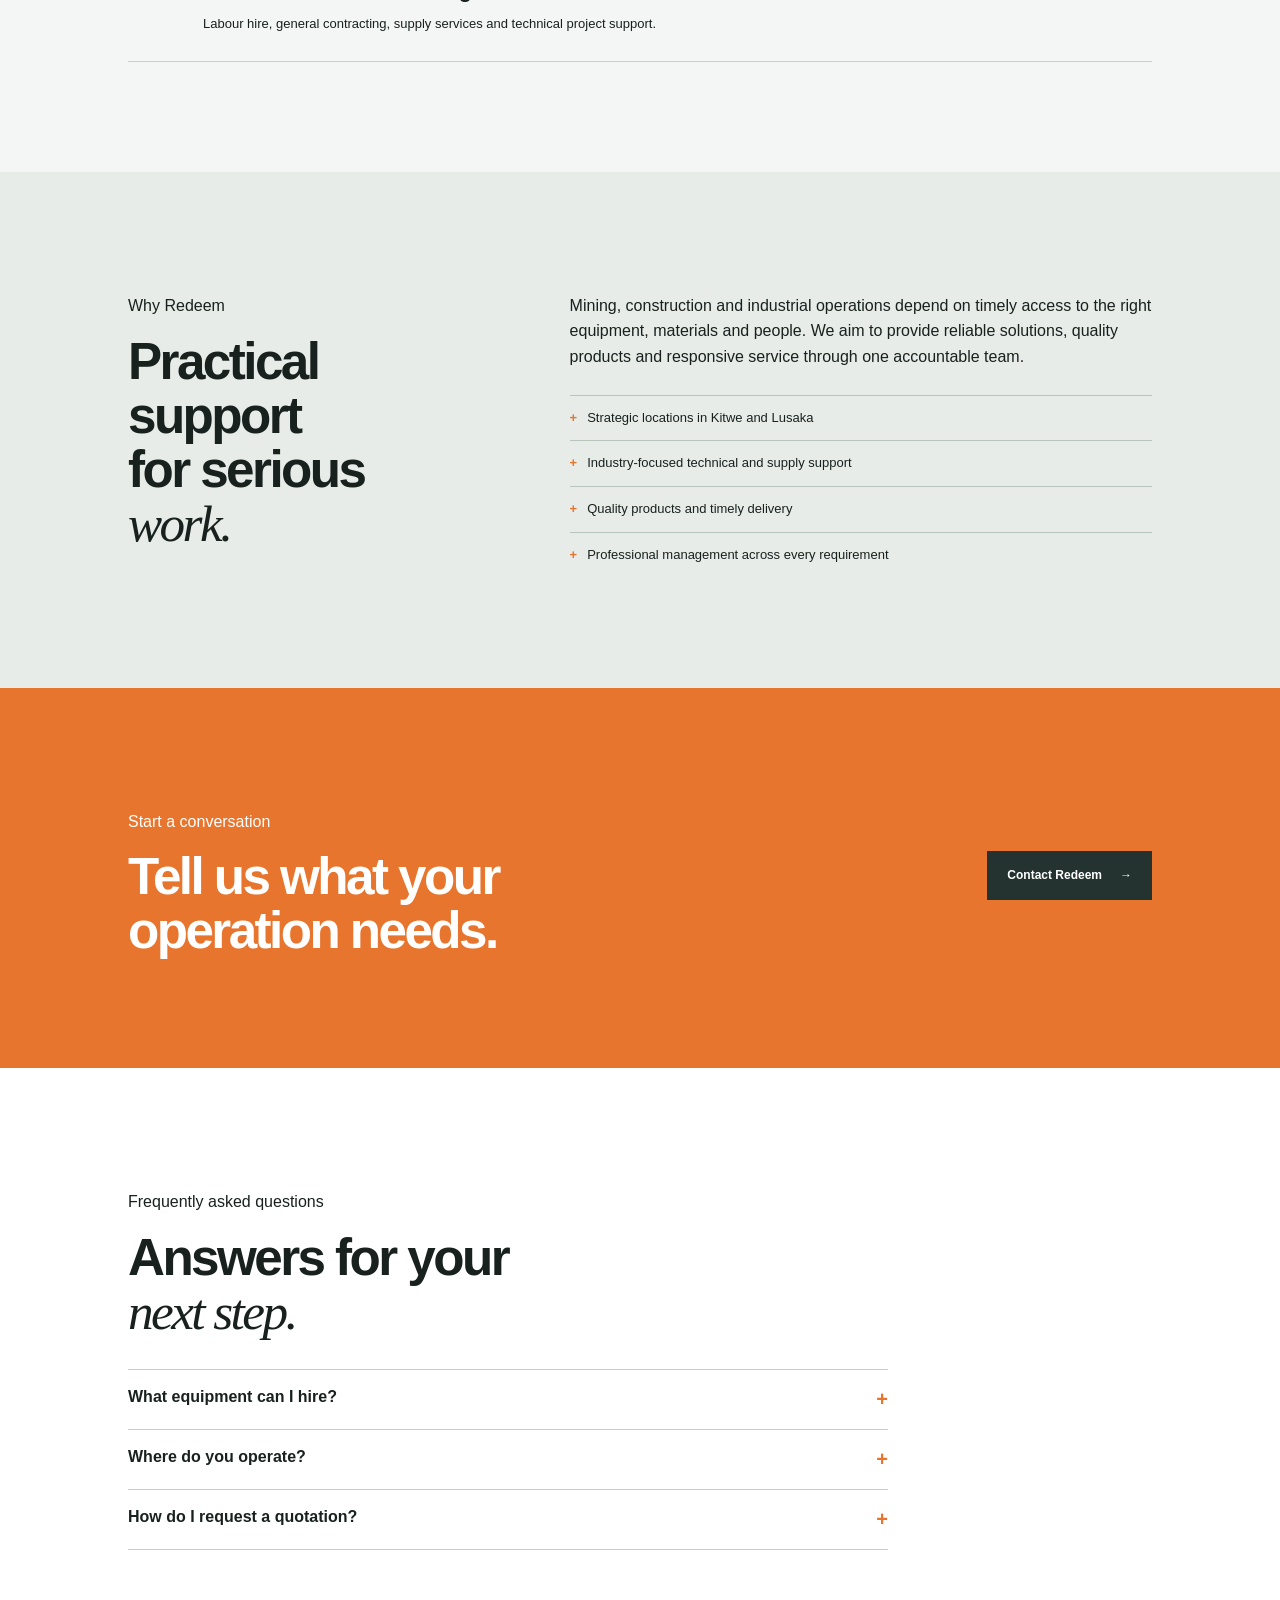
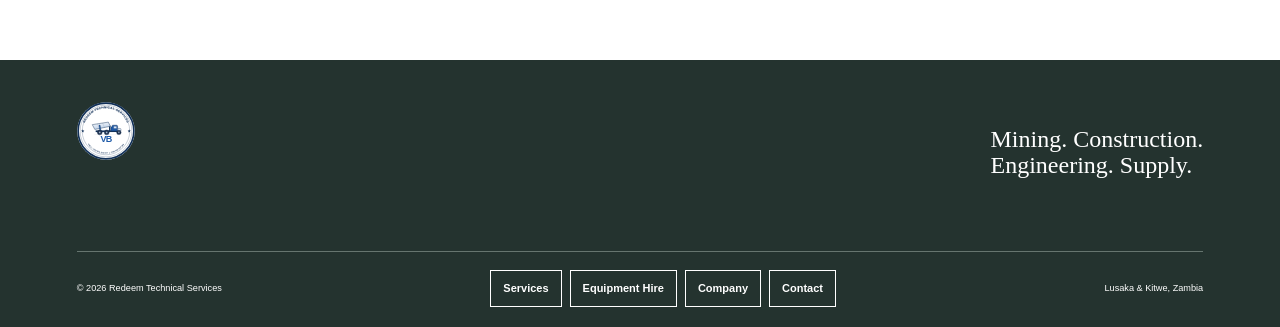
==== commit 86380df9: "Final Draft" ====
--- a/index.html
+++ b/index.html
@@ -1,51 +1,15 @@
 <!doctype html>
 <html lang="en">
-<head>
-  <meta charset="utf-8"><meta name="viewport" content="width=device-width, initial-scale=1">
-  <meta name="description" content="Harborline connects serious buyers and trusted sellers through transparent vehicle auctions.">
-  <title>Harborline Auto Exchange | Find Your Next Vehicle</title>
-  <link rel="preconnect" href="https://fonts.googleapis.com"><link rel="preconnect" href="https://fonts.gstatic.com" crossorigin>
-  <link href="https://fonts.googleapis.com/css2?family=DM+Sans:wght@400;500;600;700&family=Manrope:wght@500;600;700;800&display=swap" rel="stylesheet"><link rel="stylesheet" href="style.css">
-</head>
-<body class="marketplace-page">
-  <div class="announcement">Verified vehicles. Clear terms. Better transactions. 
-    <a href="how-it-works.html">See how Harborline works</a></div>
-  <header class="site-header" id="top">
-    <a class="brand" href="index.html" aria-label="Harborline Auto Exchange home">
-        <span class="brand-mark" aria-hidden="true">
-            <i></i><i></i><i></i>
-        </span>
-        <span>Harborline 
-            <small>Auto Exchange</small>
-        </span>
-    </a>
-    <button class="menu-toggle" aria-label="Toggle navigation" aria-expanded="false">
-        <span>
-
-        </span>
-        <span>
-
-        </span>
-    </button>
-    <nav class="main-nav" aria-label="Primary navigation">
-        <a href="auctions.html">Browse auctions</a>
-        <a href="sell.html">Sell a vehicle</a>
-        <a href="how-it-works.html">How it works</a>
-        <a href="about.html">About</a>
-        <a class="nav-contact" href="contact.html">Contact us <span>↗</span></a></nav></header>
-  <main>
-    <section class="market-hero section-pad"><div class="market-hero-copy reveal">
-        <p class="eyebrow"><span></span> A better way to buy and sell</p>
-        <h1>Find the car.<br><em>Make the move.</em></h1>
-        <p class="hero-intro">Harborline is the trusted middleman between buyers and sellers. We verify every vehicle, manage the auction, and help both sides close with confidence.</p><div class="hero-actions"><a class="button button-dark" href="auctions.html">Browse live auctions <span>↗</span></a><a class="text-link" href="sell.html">Sell your vehicle <span>→</span></a></div><div class="market-proof"><strong>12,480+</strong><span>vehicles matched<br>since 2018</span><strong>98.6%</strong><span>buyer satisfaction</span></div></div><div class="market-hero-image reveal reveal-delay"><img src="https://images.unsplash.com/photo-1492144534655-ae79c964c9d7?auto=format&fit=crop&w=1300&q=85" alt="Dark blue sports car parked on a road"><div class="hero-image-label"><span>01</span><b>Live inventory</b><small>Updated every 15 minutes</small></div></div></section>
-    <section class="ticker-band"><div>BUY WITH CONFIDENCE <span>✳</span> SELL WITHOUT THE GUESSWORK <span>✳</span> EVERY VEHICLE VERIFIED <span>✳</span> </div></section>
-    <section class="market-section section-pad"><div class="section-head reveal"><div><div class="section-label"><span>01</span><span class="label-line"></span><span>Live now</span></div><h2>Vehicles worth<br><em>moving on.</em></h2></div><a class="text-link" href="auctions.html">View all auctions <span>→</span></a></div><div class="vehicle-list"><a class="vehicle-row reveal" href="vehicle.html"><div class="vehicle-photo vehicle-one"></div><div class="vehicle-main"><span class="vehicle-status">Ends today · 2h 18m</span><h3>2021 Porsche 911 Carrera</h3><p>18,420 miles · Automatic · Atlanta, GA</p></div><div class="vehicle-price"><small>Current bid</small><strong>$74,500</strong><span>12 bids</span></div><span class="row-arrow">↗</span></a><a class="vehicle-row reveal" href="vehicle.html"><div class="vehicle-photo vehicle-two"></div><div class="vehicle-main"><span class="vehicle-status">Ends tomorrow · 8h 42m</span><h3>2022 Land Rover Defender 110</h3><p>26,108 miles · Automatic · Austin, TX</p></div><div class="vehicle-price"><small>Current bid</small><strong>$58,200</strong><span>8 bids</span></div><span class="row-arrow">↗</span></a><a class="vehicle-row reveal" href="vehicle.html"><div class="vehicle-photo vehicle-three"></div><div class="vehicle-main"><span class="vehicle-status">Ends Fri · 1d 4h</span><h3>2020 Mercedes-Benz Sprinter</h3><p>42,600 miles · Automatic · Denver, CO</p></div><div class="vehicle-price"><small>Current bid</small><strong>$46,750</strong><span>5 bids</span></div><span class="row-arrow">↗</span></a></div></section>
-    <section class="buyer-seller section-pad"><div class="section-label reveal"><span>02</span><span class="label-line"></span><span>One trusted exchange</span></div><div class="journey-copy reveal"><h2>Good deals start<br>with <em>good information.</em></h2><p>We bring the listing, the people, and the paperwork into one straightforward process. No hidden fees. No vague descriptions. No awkward handoffs.</p></div><div class="journey-links"><a class="journey-link reveal" href="auctions.html"><span>For buyers</span><strong>Search with confidence <b>↗</b></strong><small>Inspected inventory, transparent bids, and support through delivery.</small></a><a class="journey-link reveal reveal-delay" href="sell.html"><span>For sellers</span><strong>Get a fair market price <b>↗</b></strong><small>Reach qualified buyers without managing the transaction alone.</small></a></div></section>
-    <section class="how-band section-pad"><div class="how-image reveal"><img src="https://images.unsplash.com/photo-1504215680853-026ed2a45def?auto=format&fit=crop&w=1100&q=85" alt="Classic car driving on a coastal road"></div><div class="how-copy reveal"><div class="section-label"><span>03</span><span class="label-line"></span><span>Our role</span></div><h2>The calm in<br>the <em>transaction.</em></h2><p>Buying or selling a vehicle should feel clear from the first click to the final signature. Harborline verifies the details, holds the process accountable, and keeps both parties informed.</p><a class="button button-dark" href="how-it-works.html">See how it works <span>↗</span></a></div></section>
-    <section class="quote-section section-pad"><div class="quote-mark">“</div><blockquote>I knew exactly what I was buying, what I was paying, and what happened next. That is rare in a private sale.</blockquote><div class="quote-attribution"><span class="quote-avatar">ML</span><span><strong>Marcus Lee</strong><br>Buyer · 2022 BMW M4</span></div></section>
-    <section class="cta-section section-pad"><div><div class="section-label"><span>04</span><span class="label-line"></span><span>Ready when you are</span></div><h2>Your next vehicle<br>is <em>out there.</em></h2></div><a class="button button-dark" href="auctions.html">Browse the exchange <span>↗</span></a></section>
-  </main>
-  <footer class="site-footer"><div class="footer-top"><a class="brand footer-brand" href="index.html"><span class="brand-mark" aria-hidden="true"><i></i><i></i><i></i></span><span>Harborline <small>Auto Exchange</small></span></a><p>Better vehicles.<br>Better transactions.</p><a class="footer-arrow" href="#top" aria-label="Back to top">↑</a></div><div class="footer-bottom"><small>© 2026 Harborline Auto Exchange</small><div class="footer-links"><a href="auctions.html">Auctions</a><a href="sell.html">Sell</a><a href="how-it-works.html">How it works</a><a href="about.html">About</a><a href="contact.html">Contact</a></div><small>Atlanta, GA · <a href="mailto:hello@harborline.example">hello@harborline.example</a></small></div></footer>
-  <script src="script.js"></script>
-</body>
-</html>+<head><meta charset="utf-8"><meta name="viewport" content="width=device-width, initial-scale=1"><meta name="description" content="Redeem Technical Services is a Zambian general contractor and supplier serving mining, construction, engineering and transport operations."><title>Redeem Technical Services | General Contractor & Supplier</title><link rel="stylesheet" href="site.css"><link rel="stylesheet" href="redeem-theme.css"></head>
+<body>
+<header class="site-header"><a class="company-name" href="index.html">REDEEM TECHNICAL SERVICES<small>General Contractor &amp; Supplier</small></a><button class="menu-toggle" aria-label="Toggle navigation" aria-expanded="false"><span></span><span></span></button><nav class="main-nav"><a href="services.html">Services</a><a href="equipment-hire.html">Equipment Hire</a><a href="approach.html">Our Approach</a><a href="company.html">Company</a><a class="nav-button" href="contact.html">Contact us</a></nav></header>
+<main>
+<section class="hero section-pad"><div class="hero-copy"><h1>Built for the work<br><em>that keeps Zambia moving.</em></h1><p class="lead">Redeem Technical Services is a Zambian general contractor and supplier supporting mining, construction, engineering, transport and industrial operations.</p><div class="hero-actions"><a class="button button-dark" href="contact.html">Discuss your requirements <span>→</span></a><a class="text-link" href="equipment-hire.html">View equipment hire</a></div></div><div class="hero-image"><div class="image-caption"><span class="placeholder-tag">Image placeholder</span><small>Add your company image to the images folder</small></div></div></section>
+<section class="band"><span>MINING</span><span>CONSTRUCTION</span><span>ENGINEERING</span><span>TRANSPORT</span><span>SUPPLIES</span></section>
+<section class="section section-pad"><div class="section-header"><div><p>What we provide</p><h2 class="section-title">One supplier for<br><em>the full operation.</em></h2></div><p>From equipment and materials to labour and technical support, our services are shaped around the practical needs of your project.</p></div><div class="service-list"><a class="service-row" href="services.html#mining"><span class="service-number">01</span><div><h3>Mining equipment &amp; tools</h3><p>Mining equipment, tools and related products for mining and industrial operations.</p></div><span class="service-arrow">→</span></a><a class="service-row" href="equipment-hire.html"><span class="service-number">02</span><div><h3>Equipment hire &amp; earth-moving</h3><p>Excavators, dump trucks, tipper trucks and machinery for construction, mining and material handling.</p></div><span class="service-arrow">→</span></a><a class="service-row" href="services.html#engineering"><span class="service-number">03</span><div><h3>Engineering &amp; construction</h3><p>Civil engineering, metal fabrication, electrical works, pumps and hardware supplies.</p></div><span class="service-arrow">→</span></a><a class="service-row" href="services.html#supplies"><span class="service-number">04</span><div><h3>Industrial, safety &amp; general supplies</h3><p>PPE, industrial equipment, mining-related supplies, hardware and technical materials.</p></div><span class="service-arrow">→</span></a><a class="service-row" href="services.html#labour"><span class="service-number">05</span><div><h3>Labour hire &amp; contracting</h3><p>Labour hire, general contracting, supply services and technical project support.</p></div><span class="service-arrow">→</span></a></div></section>
+<section class="split section section-pad"><div><p>Why Redeem</p><h2 class="section-title">Practical support<br>for serious <em>work.</em></h2></div><div class="split-copy"><p>Mining, construction and industrial operations depend on timely access to the right equipment, materials and people. We aim to provide reliable solutions, quality products and responsive service through one accountable team.</p><ul class="check-list"><li>Strategic locations in Kitwe and Lusaka</li><li>Industry-focused technical and supply support</li><li>Quality products and timely delivery</li><li>Professional management across every requirement</li></ul></div></section>
+<section class="cta section section-pad"><div><p>Start a conversation</p><h2>Tell us what your<br>operation needs.</h2></div><a class="button button-dark" href="contact.html">Contact Redeem <span>→</span></a></section>
+<section class="section section-pad faq-section"><p>Frequently asked questions</p><h2 class="section-title">Answers for your<br><em>next step.</em></h2><div class="faq-list"><div class="faq-item"><button class="faq-question" aria-expanded="false">What equipment can I hire?<span>+</span></button><div class="faq-answer">Redeem can arrange excavators, dump trucks, tipper trucks, mining tools, transport support and related earth-moving machinery, subject to availability.</div></div><div class="faq-item"><button class="faq-question" aria-expanded="false">Where do you operate?<span>+</span></button><div class="faq-answer">Our offices are in Kitwe and Lusaka, and we serve clients across Zambia's mining, construction, industrial and commercial sectors.</div></div><div class="faq-item"><button class="faq-question" aria-expanded="false">How do I request a quotation?<span>+</span></button><div class="faq-answer">Use the Contact page and include your requirement, location, quantity and preferred timing. Our team will respond with the next steps.</div></div></div></section>
+</main>
+<footer class="site-footer"><div class="footer-top"><a class="company-name" href="index.html">REDEEM TECHNICAL SERVICES<small>General Contractor &amp; Supplier</small></a><p class="footer-copy">Mining. Construction.<br>Engineering. Supply.</p></div><div class="footer-bottom"><small>© 2026 Redeem Technical Services</small><div class="footer-links"><a href="services.html">Services</a><a href="equipment-hire.html">Equipment Hire</a><a href="company.html">Company</a><a href="contact.html">Contact</a></div><small>Lusaka &amp; Kitwe, Zambia</small></div></footer><script src="redeem.js"></script>
+</body></html>
--- a/site.css
+++ b/site.css
@@ -0,0 +1,18 @@
+.check-list li:before{content:'+'!important}
+.company-logo{display:block;width:205px;height:auto;max-height:58px;object-fit:contain;object-position:left center}
+@media(max-width:700px){.company-logo{width:175px;max-height:52px}}
+.topbar{display:none!important}
+.equipment-item{display:grid;grid-template-columns:220px 1fr;gap:24px;align-items:center}
+.equipment-gallery{width:220px;height:145px;overflow:hidden;border:1px solid #b8c5bb;background:#eef1eb}
+.equipment-gallery img{width:100%;height:100%;display:block;object-fit:cover}
+.equipment-item{background:#fff;border:1px solid #c6cfca;padding:18px;transition:transform .25s ease,border-color .25s ease}
+.equipment-item:hover{transform:translateY(-3px);border-color:#e8752d}
+.equipment-item h2{margin-top:0}
+.equipment-gallery img{opacity:1;transition:opacity .55s ease}
+.equipment-gallery img.is-changing{opacity:0}
+@media(max-width:700px){.equipment-item{display:block}.equipment-gallery{width:100%;height:220px;margin-bottom:16px}}
+.topbar,.placeholder-tag{display:none!important}
+.equipment-item{display:grid;grid-template-columns:190px 1fr;gap:22px;align-items:center}
+.equipment-photo{width:190px;height:125px;object-fit:cover;border:1px solid #b8c5bb}
+@media(max-width:700px){.equipment-item{display:block}.equipment-photo{width:100%;height:210px;margin-bottom:16px}}
+*{box-sizing:border-box}html{scroll-behavior:smooth}body{margin:0;background:#f7f8f6;color:#19241f;font-family:Arial,sans-serif;line-height:1.55}a{color:inherit;text-decoration:none}.topbar{background:#1f352c;color:#fff;padding:9px 6%;font-size:11px;letter-spacing:.04em}.topbar span{color:#cbdc72;margin-left:20px}.site-header{height:76px;background:#fff;border-bottom:1px solid #dce2dd;padding:0 6%;display:flex;align-items:center;justify-content:space-between;position:relative;z-index:3}.company-name{font-size:17px;font-weight:700;letter-spacing:.04em}.company-name small{display:block;color:#64726a;font-size:9px;font-weight:400;letter-spacing:.12em;margin-top:2px}.main-nav{display:flex;align-items:center;gap:24px;font-size:12px;font-weight:600}.main-nav a{color:#33443b}.main-nav a:hover{color:#667e35}.nav-button,.button{display:inline-flex;align-items:center;gap:18px;border:1px solid #21372d;padding:12px 17px;font-weight:700;font-size:12px}.nav-button{background:#d4e66c}.button-dark{background:#21372d;color:#fff}.button-dark:hover{background:#586d36}.menu-toggle{display:none;background:transparent;border:0}.menu-toggle span{display:block;width:23px;height:2px;margin:5px;background:#21372d}.hero{display:grid;grid-template-columns:1fr 1fr;gap:8vw;padding-top:86px;padding-bottom:90px}.section-pad{padding-left:10%;padding-right:10%}.hero-copy{align-self:center}.eyebrow{font-size:10px;text-transform:uppercase;letter-spacing:.13em;font-weight:700;color:#607064;margin:0 0 22px}.eyebrow:before{content:'';display:inline-block;width:7px;height:7px;border-radius:50%;background:#cbdc72;margin-right:9px}.hero h1,.page-hero h1{font-size:clamp(46px,6vw,82px);line-height:1.02;letter-spacing:-.06em;margin:0 0 25px}.hero h1 em,.page-hero h1 em,.section-title em{font-family:Georgia,serif;font-weight:400}.lead{font-size:17px;color:#4e5d54;max-width:520px}.hero-actions{display:flex;gap:20px;margin-top:32px;align-items:center}.text-link{font-size:12px;font-weight:700;text-decoration:underline;text-underline-offset:6px}.hero-image{min-height:490px;background:url('photos/placeholder.svg') center/cover no-repeat;border:1px solid #d6dfd8;display:flex;align-items:end}.image-caption{background:#fff;margin:18px;padding:14px 16px;font-size:11px;font-weight:700}.image-caption small{display:block;color:#66746b;font-weight:400;margin-top:3px}.band{background:#d4e66c;padding:16px 10%;display:flex;justify-content:space-between;font-size:11px;font-weight:700;letter-spacing:.1em}.band span{color:#3f5630}.section{padding-top:95px;padding-bottom:100px}.section-header{display:flex;align-items:end;justify-content:space-between;margin-bottom:36px}.section-title{font-size:clamp(36px,4vw,56px);line-height:1.05;letter-spacing:-.05em;margin:17px 0 0}.section-header p{max-width:300px;color:#526158;font-size:13px}.service-list{border-top:1px solid #b8c5bb}.service-row{display:grid;grid-template-columns:55px 1fr 40px;gap:20px;padding:24px 0;border-bottom:1px solid #b8c5bb}.service-row h3{font-size:22px;margin:0 0 7px}.service-row p{font-size:13px;color:#526158;margin:0;max-width:670px}.service-number{font-size:11px;color:#697870}.service-arrow{font-size:22px}.service-row:hover{background:#edf2df}.split{display:grid;grid-template-columns:.7fr 1.3fr;gap:10vw;background:#eef1eb}.split-copy{max-width:650px}.split-copy p{color:#526158;max-width:600px}.check-list{list-style:none;padding:0;margin:25px 0 0}.check-list li{border-top:1px solid #b8c5bb;padding:12px 0;font-size:13px}.check-list li:before{content:'✓';color:#7c923b;font-weight:700;margin-right:10px}.cta{background:#d4e66c;display:flex;justify-content:space-between;align-items:center;padding-top:65px;padding-bottom:65px}.cta h2{font-size:clamp(32px,4vw,53px);line-height:1.05;letter-spacing:-.05em;margin:15px 0 0}.page-hero{background:#eef1eb;padding-top:75px;padding-bottom:75px}.page-hero p:not(.eyebrow){max-width:570px;color:#526158;font-size:16px}.equipment-grid{display:grid;grid-template-columns:repeat(2,1fr);gap:0 35px;border-top:1px solid #b8c5bb}.equipment-item{padding:25px 0;border-bottom:1px solid #b8c5bb}.equipment-item h2{font-size:23px;margin:0 0 8px}.equipment-item p{font-size:13px;color:#526158;margin:0}.equipment-note{background:#1f352c;color:#fff;padding-top:70px;padding-bottom:70px}.equipment-note p{color:#d3ded5;max-width:560px}.equipment-note .eyebrow{color:#d3ded5}.process-list{border-top:1px solid #b8c5bb;margin-top:25px}.process{display:grid;grid-template-columns:70px 1fr;gap:25px;padding:28px 0;border-bottom:1px solid #b8c5bb}.process span{font-size:11px;color:#68776e}.process h2{margin:0;font-size:24px}.process p{margin:6px 0 0;color:#526158;font-size:13px}.team{display:grid;grid-template-columns:repeat(3,1fr);gap:15px}.person{border-top:3px solid #d4e66c;padding:15px;background:#fff}.person h3{margin:0;font-size:18px}.person span{font-size:11px;color:#68776e}.person p{font-size:12px;color:#526158}.contact-grid{display:grid;grid-template-columns:.7fr 1.3fr;gap:8vw;padding-top:65px;padding-bottom:90px}.contact-card-list{display:grid;gap:12px}.contact-card{background:#eef1eb;border:1px solid #d4ded5;padding:18px}.contact-card small{display:block;text-transform:uppercase;font-size:9px;letter-spacing:.1em;color:#68776e;margin-bottom:6px}.contact-card strong{font-size:16px}.contact-card p{font-size:12px;margin:7px 0 0;color:#526158}.form-title{font-size:26px;margin:0 0 20px}.contact-form{border-top:1px solid #b8c5bb;padding-top:20px}.form-row{display:grid;grid-template-columns:1fr 1fr;gap:18px}.contact-form label{display:block;font-size:10px;text-transform:uppercase;letter-spacing:.08em;font-weight:700;margin-bottom:20px}.contact-form input,.contact-form select,.contact-form textarea{display:block;width:100%;border:0;border-bottom:1px solid #9eafa3;background:transparent;padding:10px 0;outline:0;color:#19241f}.contact-form input:focus,.contact-form select:focus,.contact-form textarea:focus{border-color:#21372d}.form-success{display:none;color:#506d31;font-size:12px}.form-success.show{display:block}.site-footer{background:#dfe7df;padding:42px 6% 20px}.footer-top{display:flex;justify-content:space-between;align-items:start;padding-bottom:48px}.footer-copy{font-family:Georgia,serif;font-size:24px;line-height:1.1}.footer-bottom{border-top:1px solid #b8c5bb;padding-top:18px;display:flex;align-items:center;justify-content:space-between;font-size:11px}.footer-links{display:flex;gap:8px;flex-wrap:wrap}.footer-links a{border:1px solid #21372d;padding:9px 12px;background:#fff;font-weight:700}.footer-links a:hover{background:#21372d;color:#fff}.placeholder-tag{font-size:10px;color:#607064;text-transform:uppercase;letter-spacing:.08em}@media(max-width:700px){.section-pad{padding-left:6%;padding-right:6%}.main-nav{display:none;position:absolute;top:76px;left:0;right:0;background:#fff;padding:18px 6%;flex-direction:column;align-items:stretch}.main-nav.open{display:flex}.main-nav .nav-button{text-align:center;justify-content:center}.menu-toggle{display:block}.hero{display:block;padding-top:52px;padding-bottom:60px}.hero-image{min-height:300px;margin-top:40px}.hero h1,.page-hero h1{font-size:48px}.hero-actions{flex-wrap:wrap}.band{padding:12px 6%;overflow:hidden;white-space:nowrap}.section{padding-top:65px;padding-bottom:70px}.section-header{display:block}.section-header p{margin-top:20px}.service-row{grid-template-columns:35px 1fr 20px;gap:10px}.service-row h3{font-size:18px}.split,.contact-grid{display:block}.split-copy{margin-top:35px}.cta{display:block}.cta .button{margin-top:30px}.equipment-grid{display:block}.process{grid-template-columns:40px 1fr;gap:12px}.team{grid-template-columns:1fr}.form-row{display:block}.contact-card-list{margin-bottom:45px}.footer-top{display:block}.footer-copy{margin-top:25px}.footer-bottom{display:block}.footer-links{margin:18px 0}.footer-links a{font-size:10px}}
--- a/redeem-theme.css
+++ b/redeem-theme.css
@@ -0,0 +1,24 @@
+/* Redeem Technical Services professional industrial theme */
+:root{--redeem-ink:#18211e;--redeem-steel:#52636a;--redeem-orange:#e8752d;--redeem-light:#f4f6f5;--redeem-line:#c6cfca;--redeem-dark:#24332f}
+body{background:var(--redeem-light);color:var(--redeem-ink);font-family:Arial,Helvetica,sans-serif;font-size:16px;line-height:1.6}
+.topbar{background:var(--redeem-dark);color:#fff;padding:10px 6%;font-size:11px;font-weight:700;letter-spacing:.1em}.topbar span{color:var(--redeem-orange)}
+.site-header{background:#fff;border-bottom:2px solid var(--redeem-dark);height:80px}.company-name{color:var(--redeem-ink);font-size:16px;letter-spacing:.03em}.company-name small{color:var(--redeem-steel);font-size:9px}.main-nav{gap:25px}.main-nav a{color:var(--redeem-ink);font-weight:700}.main-nav a:hover{color:var(--redeem-orange)}
+.nav-button,.button{border:2px solid var(--redeem-dark);border-radius:0;padding:13px 18px}.nav-button{background:var(--redeem-orange);color:#fff!important}.button-dark{background:var(--redeem-dark);color:#fff}.button-dark:hover{background:var(--redeem-orange);border-color:var(--redeem-orange)}
+.eyebrow{color:var(--redeem-steel);font-size:11px;letter-spacing:.11em}.eyebrow:before{display:none}.hero{padding-top:96px;padding-bottom:96px}.hero h1,.page-hero h1{color:var(--redeem-ink);font-weight:800;letter-spacing:-.045em}.hero h1 em,.page-hero h1 em,.section-title em{color:var(--redeem-orange)}.lead{color:var(--redeem-ink);font-size:18px}.hero-image{background:#dfe6e2 url('photos/placeholder.svg') center/cover no-repeat;border:2px solid var(--redeem-dark)}.image-caption{border-left:4px solid var(--redeem-orange);margin:20px}.placeholder-tag{color:var(--redeem-dark);font-weight:700}.image-caption small{color:var(--redeem-ink)}
+.band{background:var(--redeem-orange);color:#fff;padding:17px 10%;letter-spacing:.12em}.band span{color:#fff}
+.section{padding-top:105px;padding-bottom:110px}.section-title{color:var(--redeem-ink)}.section-header p,.service-row p,.split-copy p,.check-list li,.equipment-item p,.process p,.page-hero p:not(.eyebrow),.contact-card p{color:var(--redeem-ink)}
+.service-list,.process-list,.equipment-grid{border-color:var(--redeem-line)}.service-row{padding:26px 0;border-color:var(--redeem-line)}.service-row:hover{background:#e8edea}.service-row h3,.equipment-item h2,.process h2{color:var(--redeem-ink)}.service-number,.process span{color:var(--redeem-steel)}.service-arrow{color:var(--redeem-orange)}
+.split{background:#e7ece9}.check-list li:before{content:'+'!important;color:var(--redeem-orange)}.cta{background:var(--redeem-orange);color:#fff}.cta .eyebrow,.cta h2{color:#fff}
+.page-hero{background:#e7ece9}.equipment-note{background:var(--redeem-dark)}.equipment-note h2{color:#fff}.equipment-note p{color:#edf2ef}.equipment-note .button{background:var(--redeem-orange);border-color:var(--redeem-orange)}.trust-band{background:#e7ece9}
+.person,.contact-card{background:#fff;border:1px solid var(--redeem-line);border-top:4px solid var(--redeem-orange)}.person h3,.contact-card strong{color:var(--redeem-ink)}.person span,.contact-card small{color:var(--redeem-steel)}.contact-card a{color:var(--redeem-ink);text-decoration:underline;text-decoration-color:var(--redeem-orange);text-underline-offset:3px}
+.contact-form{border-color:var(--redeem-line)}.contact-form input,.contact-form select,.contact-form textarea{border-color:var(--redeem-steel);color:var(--redeem-ink);font-size:15px}.contact-form input:focus,.contact-form select:focus,.contact-form textarea:focus{border-color:var(--redeem-orange)}.form-success{color:#24613f;font-weight:700}
+.site-footer{background:var(--redeem-dark);color:#fff}.site-footer .company-name,.site-footer .company-name small,.footer-copy,.footer-bottom small{color:#fff}.footer-bottom{border-color:#66756f}.footer-links a{border:1px solid #fff;background:transparent;color:#fff}.footer-links a:hover{background:var(--redeem-orange);border-color:var(--redeem-orange)}
+@media(max-width:700px){.site-header{height:72px}.main-nav{top:72px;border-top:2px solid var(--redeem-dark)}.hero{padding-top:60px;padding-bottom:70px}.hero h1,.page-hero h1{font-size:46px}.section{padding-top:72px;padding-bottom:78px}.footer-links a{padding:11px 14px}}
+
+/* Full-bleed homepage hero with a soft transition into the sector band. */
+.hero{position:relative;isolation:isolate;min-height:650px;display:flex;align-items:center;background:#26352f url('photos/placeholder.svg') center/cover no-repeat;overflow:hidden}
+.hero:before{content:'';position:absolute;inset:0;background:linear-gradient(90deg,rgba(18,31,26,.88) 0%,rgba(18,31,26,.63) 48%,rgba(18,31,26,.2) 100%);z-index:-1}
+.hero:after{content:'';position:absolute;left:0;right:0;bottom:0;height:145px;background:linear-gradient(to bottom,rgba(247,248,246,0),#d4e66c 100%);z-index:-1}
+.hero-copy{max-width:620px;color:#fff}.hero .eyebrow,.hero .lead{color:#fff}.hero h1{color:#fff}.hero h1 em{color:#f3a16d}.hero .text-link{color:#fff;border-color:#fff}.hero .button-dark{background:#fff;border-color:#fff;color:var(--redeem-dark)}.hero .button-dark:hover{background:var(--redeem-orange);border-color:var(--redeem-orange);color:#fff}
+.hero-image{display:none}.band{position:relative;z-index:1}
+@media(max-width:700px){.hero{min-height:620px;display:block;padding-top:75px;background-position:center}.hero:before{background:linear-gradient(180deg,rgba(18,31,26,.86) 0%,rgba(18,31,26,.58) 62%,rgba(18,31,26,.28) 100%)}.hero:after{height:110px}.hero-copy{max-width:none}}
